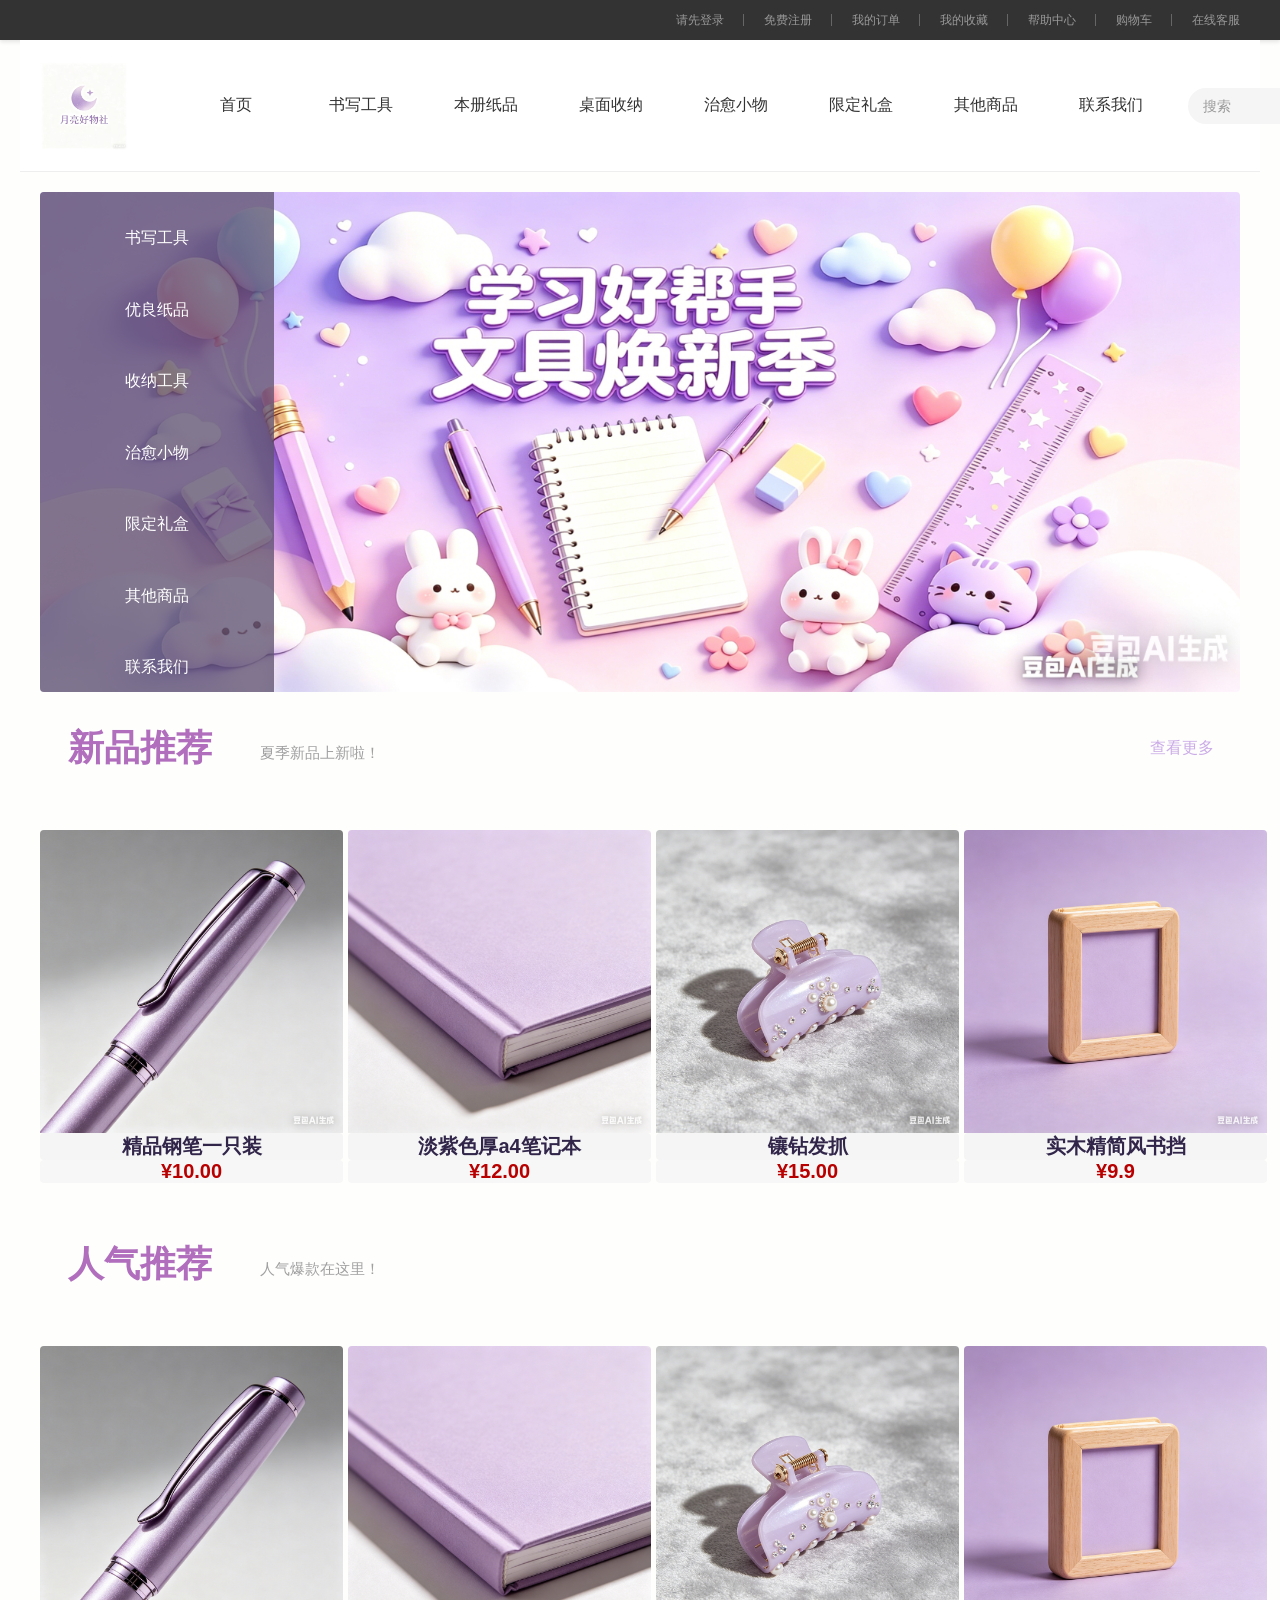
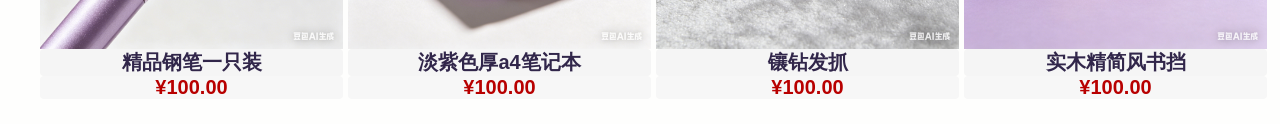
==== index.html @ 9c7c9f54 "Add files via upload 购物购物网站练习" ====
<!DOCTYPE html>
<html lang="en">

<head>
    <meta charset="UTF-8">
    <meta name="viewport" content="width=device-width, initial-scale=1.0">
    <title>Document</title>
    <link rel="stylesheet" href="./css.css">
</head>

<body>
    <div class="head">
        <ul>
            <li><a href="">请先登录</a></li>
            <li><a href="">免费注册</a></li>
            <li><a href="">我的订单</a></li>
            <li><a href="">我的收藏</a></li>
            <li><a href="">帮助中心</a></li>
            <li><a href="">购物车</a></li>
            <li><a href="">在线客服</a></li>

        </ul>
    </div>
    <div class="head1 center">
        <div class="logo"><img src="logo.jpg" alt=""></div>
        <div class="navhead">
            <ul>
                <li><a href="">首页</a></li>
                <li><a href="">书写工具</a></li>
                <li><a href="">本册纸品</a></li>
                <li><a href="">桌面收纳</a></li>
                <li><a href="">治愈小物</a></li>
                <li><a href="">限定礼盒</a></li>
                <li><a href="">其他商品</a></li>
                <li><a href="">联系我们</a></li>
            </ul>
            <div class="search">
                <input type="text" placeholder="搜索">
                <button>搜索</button>
            </div>
            <div class="tubiao">
                <img src="" alt="">
            </div>
        </div>
    </div>
    <div class="body1 center">
        <div class="bottomImg">

        </div>
        <div class="navleft">
            <ul>
                <li><a href="">
                        书写工具

                    </a></li>
                <li><a href="">
                        优良纸品

                    </a></li>
                <li><a href="">
                        收纳工具
                    </a></li>
                <li><a href="">
                        治愈小物
                    </a></li>
                <li><a href="">
                        限定礼盒

                    </a></li>
                <li><a href="">
                        其他商品

                    </a></li>
                <li><a href="">
                        联系我们

                    </a></li>
            </ul>
        </div>
    </div>
    <div class="minbody center">
        <div class="title">
            <h2>新品推荐</h2>
        </div>
        <div class="content">
            <p>夏季新品上新啦！</p>
        </div>
        <div class="more">
            <a href="#">查看更多</a>
        </div>
    </div>
    <div class="shop center">
        <ul>
            <li>
                <div class="shopimg">
                    <img src="shop1.png" alt="">
                </div>
                <div class="shoptitle">
                    <h3>精品钢笔一只装</h3>
                </div>
                <div class="shopprice">
                    <p>¥10.00</p>
                </div>
            </li>
            <li>
                <div class="shopimg">
                    <img src="shop2.png" alt="">
                </div>
                <div class="shoptitle">
                    <h3>淡紫色厚a4笔记本</h3>
                </div>
                <div class="shopprice">
                    <p>¥12.00</p>
                </div>
            </li>
            <li>
                <div class="shopimg">
                    <img src="shop3.png" alt="">
                </div>
                <div class="shoptitle">
                    <h3>镶钻发抓</h3>
                </div>
                <div class="shopprice">
                    <p>¥15.00</p>
                </div>
            </li>
            <li>
                <div class="shopimg">
                    <img src="shop4.png" alt="">
                </div>
                <div class="shoptitle">
                    <h3>实木精简风书挡</h3>
                </div>
                <div class="shopprice">
                    <p>¥9.9</p>
                </div>
            </li>
        </ul>
    </div>
    <div class="minbody center">
        <div class="title">
            <h2>人气推荐</h2>
        </div>
        <div class="content">
            <p>人气爆款在这里！</p>
        </div>

    </div>
    <div class="shop center">
        <ul>
            <li>
                <div class="shopimg">
                    <img src="shop1.png" alt="">
                </div>
                <div class="shoptitle">
                    <h3>精品钢笔一只装</h3>
                </div>
                <div class="shopprice">
                    <p>¥100.00</p>
                </div>
            </li>
            <li>
                <div class="shopimg">
                    <img src="shop2.png" alt="">
                </div>
                <div class="shoptitle">
                    <h3>淡紫色厚a4笔记本</h3>
                </div>
                <div class="shopprice">
                    <p>¥100.00</p>
                </div>
            </li>
            <li>
                <div class="shopimg">
                    <img src="shop3.png" alt="">
                </div>
                <div class="shoptitle">
                    <h3>镶钻发抓</h3>
                </div>
                <div class="shopprice">
                    <p>¥100.00</p>
                </div>
            </li>
            <li>
                <div class="shopimg">
                    <img src="shop4.png" alt="">
                </div>
                <div class="shoptitle">
                    <h3>实木精简风书挡</h3>
                </div>
                <div class="shopprice">
                    <p>¥100.00</p>
                </div>
            </li>
        </ul>
    </div>
</body>

</html>
---- css.css ----
* {
    margin: 0;
    padding: 0;
    box-sizing: border-box;
}

body {
    background-color: #fefefd;
    font-family: PingFangSC-Regular, 'Microsoft YaHei', sans-serif;
}

.center {
    max-width: 1240px;
    margin: 0 auto;
    padding: 0 20px;
}

/* 顶部导航栏 */
.head {
    height: 40px;
    background-color: #333;
    display: flex;
    align-items: center;
    justify-content: flex-end;
    padding: 0 20px;
    box-shadow: 0 2px 4px rgba(0, 0, 0, 0.1);
}

.head ul {
    height: 40px;
    list-style: none;
    display: flex;
    align-items: center;
}

.head ul li {
    height: 40px;
    line-height: 40px;
    margin: 0 12px;
    position: relative;
}

.head ul li:not(:last-child)::after {
    content: '';
    position: absolute;
    right: -12px;
    top: 50%;
    transform: translateY(-50%);
    width: 1px;
    height: 12px;
    background-color: #666;
}

.head ul li a {
    font-size: 12px;
    font-weight: 400;
    display: block;
    color: #999;
    text-decoration: none;
    padding: 0 8px;
}

.head ul li a:hover {
    color: #fff;
}

/* 主要导航栏 */
.head1 {
    height: 132px;
    background-color: #fff;
    display: flex;
    align-items: center;
    border-bottom: 1px solid #eee;
}

.head1.center {
    display: flex;
    align-items: center;
    width: 100%;
}

.head1 .logo {
    width: 200px;
    height: 88px;
    background-color: #c8bcf4;
    margin-right: 60px;
    display: flex;
    align-items: center;
    justify-content: center;
}

.head1 .logo img {
    width: 88px;
    height: 88px;
}

.head1 .navhead {
    display: flex;
    align-items: center;
    flex: 1;
    justify-content: space-between;
}

.head1 .navhead ul {
    height: 22.5px;
    list-style: none;
    display: flex;
    align-items: center;
}

.head1 .navhead ul li {
    margin-right: 30px;
    border-right: none;
    padding-right: 0;
}

.head1 .navhead ul li a {
    text-decoration: none;
    display: block;
    width: 95px;
    height: 22.5px;
    line-height: 22.5px;
    text-align: center;
    font-size: 16px;
    color: #333333;
    font-weight: 400;
}

.head1 .navhead ul li a:hover {
    color: #c8bcf4;
}

.head1 .navhead .search {
    display: flex;
    align-items: center;
    width: 250px;
    height: 36px;
    background-color: #f5f5f5;
    border-radius: 18px;
    padding: 0 15px;
}

.head1 .navhead .search input {
    flex: 1;
    height: 100%;
    outline: none;
    border: none;
    background-color: transparent;
    font-size: 14px;
    color: #333;
}

.head1 .navhead .search input::placeholder {
    color: #999;
}

.head1 .navhead .search button {
    width: 60px;
    height: 28px;
    border: none;
    background-color: #c8bcf4;
    border-radius: 14px;
    color: #fff;
    cursor: pointer;
    font-size: 14px;
    margin-left: 10px;
}

/* 主体部分 */
.body1 {
    position: relative;
    height: 500px;
    margin-top: 20px;
}

.body1 .bottomImg {
    width: 100%;
    height: 500px;
    background-image: url(./bottomimg.png);
    background-size: cover;
    background-position: center;
    border-radius: 4px;
}

/* 侧边导航栏 */
.body1 .navleft {
    position: absolute;
    top: 0;
    left: 20px;
    height: 100%;
    width: 234px;
    background-color: #615473c9;
    border-radius: 4px 0 0 4px;
    z-index: 10;
}

.body1 .navleft ul {
    height: 100%;
    list-style: none;
    padding: 10px 0;
}

.body1 .navleft ul li {
    height: 71.5px;
    line-height: 71.5px;
    text-align: center;
    font-size: 16px;
    font-weight: 400;
    border-right: none;
    padding-right: 0;
    margin-right: 0;
}

.body1 .navleft ul li a {
    text-decoration: none;
    color: #ffffff;
    display: block;
}

.body1 .navleft ul li a:hover {
    color: #c8bcf4;
}

.minbody {
    display: flex;
    align-items: center;
    justify-content: flex-start;
    height: 112px;


}

.minbody .title {
    width: 200px;
    height: 44px;
    line-height: 44px;
    text-align: center;
    font-size: 24px;
    font-weight: 400;
    color: #b06ebd;


}

.minbody .content {
    width: 200px;
    height: 50px;


}

.minbody .content p {
    font-size: 15px;
    font-weight: 400;
    color: #a0a0a0;
    margin-left: 20px;
    line-height: 60px;

}

.minbody .more {
    margin-left: 710px;
}


.minbody .more a {
    text-decoration: none;
    color: #cbace7;
    display: block;
}




.shop {
    display: flex;
    align-items: center;
    justify-content: flex-start;
    height: 404px;
    width: 100%;


}

.shop ul {
    list-style: none;
    display: flex;
    align-items: center;
    justify-content: flex-start;
}

.shop ul li {
    margin-right: 5px;
}



.shopimg {
    width: 303px;
    height: 303px;



}

.shop ul li:last-child {
    margin-right: 0;
    border-right: none;
}

.shoptitle {


    background-color: #f5f5f5;
    border-radius: 4px;
}

.shopprice {
    background-color: #f7f7f7;
    border-radius: 4px;



}

.shopimg img {
    border-radius: 4px 4px 0 0px;

    width: 303px;
    height: 303px;
}

.shopprice p {
    font-size: 20px;
    font-weight: 600;
    color: #b80000;


    text-align: center;
}

.shoptitle h3 {
    font-size: 20px;
    font-weight: 800;
    color: #31264a;


    text-align: center;
}
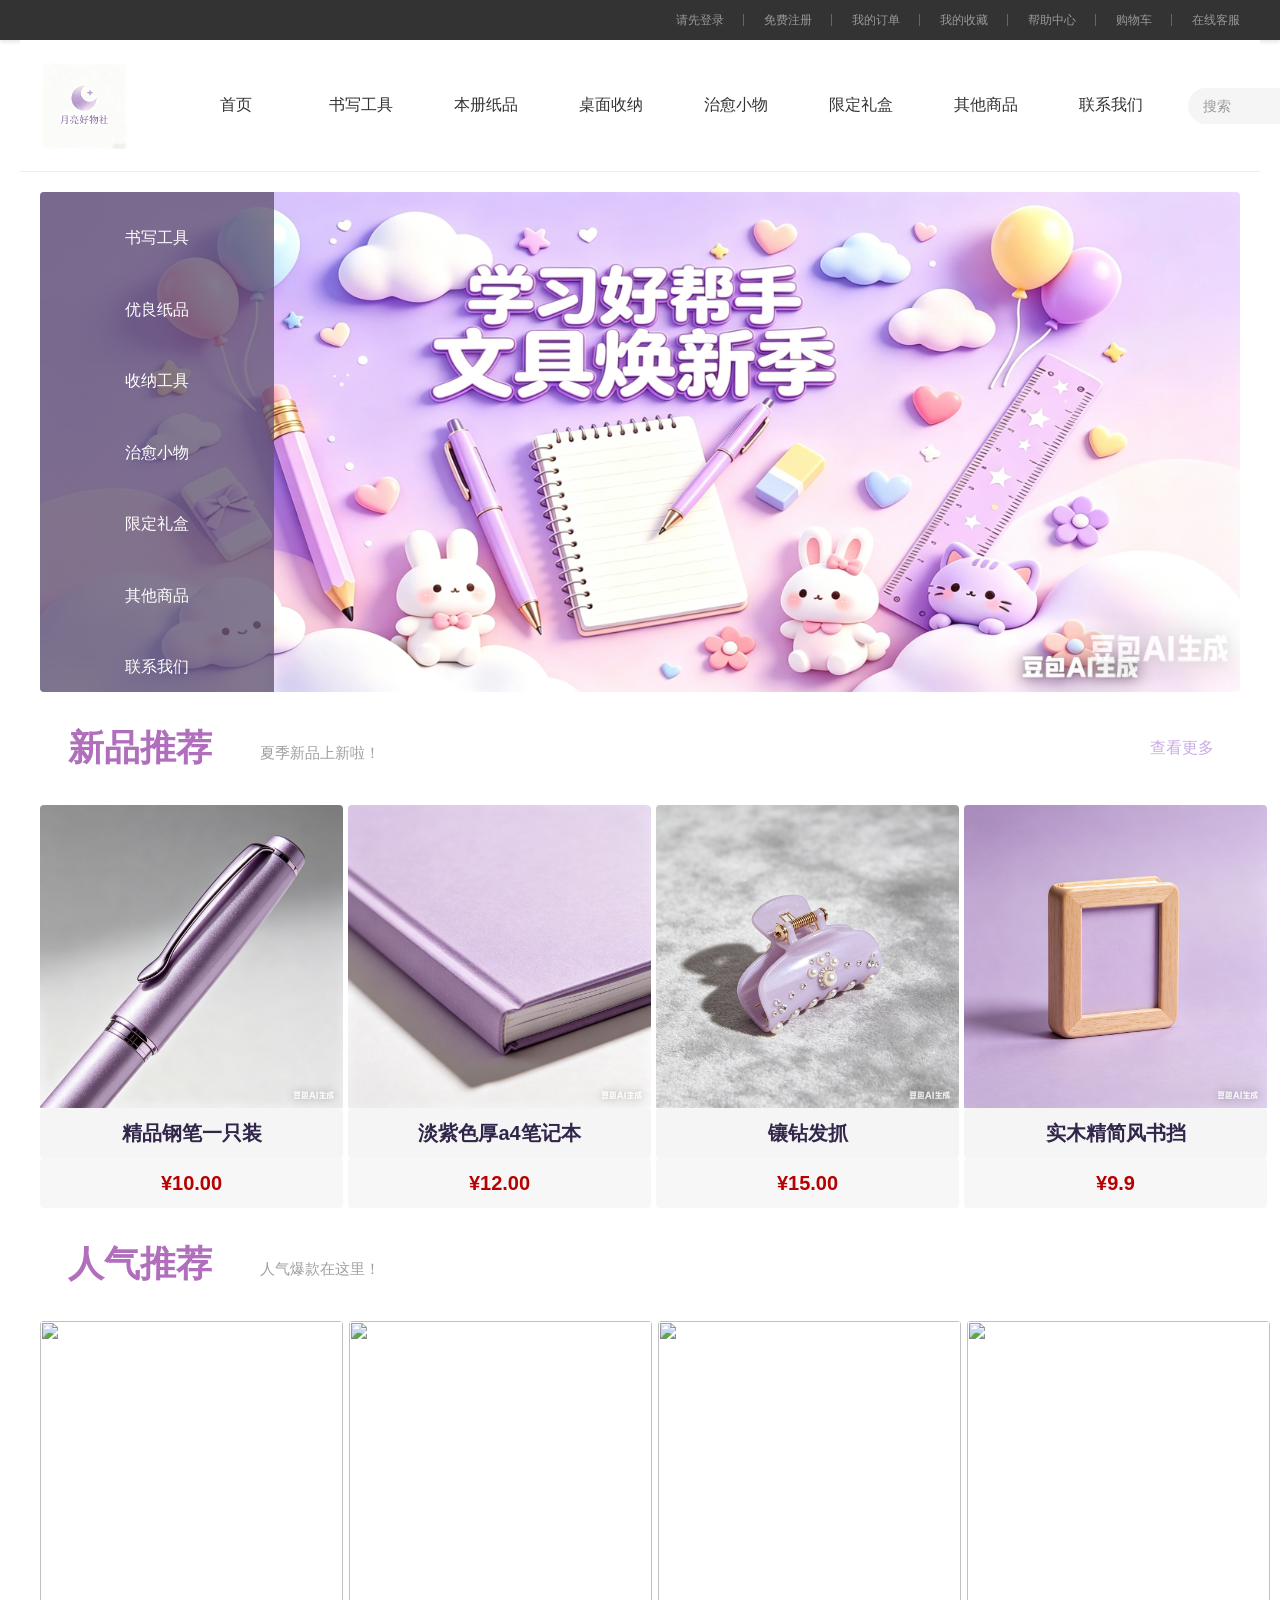
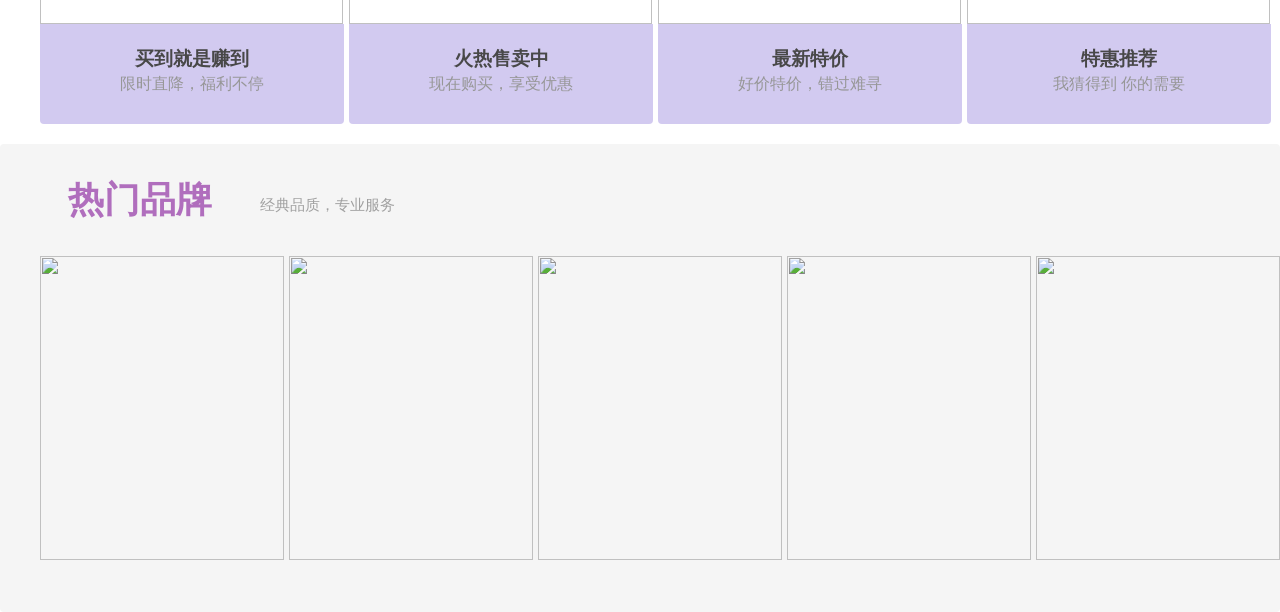
==== commit f88b5585: "Add files via upload 到主题部分了，碎片化时间写的还是太干了，一天写不了多少，又要上课又要学四级，还要赶作业，我好累" ====
--- a/index.html
+++ b/index.html
@@ -150,50 +150,85 @@
         <ul>
             <li>
                 <div class="shopimg">
-                    <img src="shop1.png" alt="">
-                </div>
-                <div class="shoptitle">
-                    <h3>精品钢笔一只装</h3>
-                </div>
-                <div class="shopprice">
-                    <p>¥100.00</p>
-                </div>
-            </li>
-            <li>
-                <div class="shopimg">
-                    <img src="shop2.png" alt="">
-                </div>
-                <div class="shoptitle">
-                    <h3>淡紫色厚a4笔记本</h3>
-                </div>
-                <div class="shopprice">
-                    <p>¥100.00</p>
-                </div>
-            </li>
-            <li>
-                <div class="shopimg">
-                    <img src="shop3.png" alt="">
-                </div>
-                <div class="shoptitle">
-                    <h3>镶钻发抓</h3>
-                </div>
-                <div class="shopprice">
-                    <p>¥100.00</p>
-                </div>
-            </li>
-            <li>
-                <div class="shopimg">
-                    <img src="shop4.png" alt="">
-                </div>
-                <div class="shoptitle">
-                    <h3>实木精简风书挡</h3>
-                </div>
-                <div class="shopprice">
-                    <p>¥100.00</p>
-                </div>
+                    <img src="shop5.png" alt="">
+                </div>
+                <div class="specialoffer">
+                    <h3>买到就是赚到</h3>
+                    <p>限时直降，福利不停</p>
+                </div>
+
+            </li>
+            <li>
+                <div class="shopimg">
+                    <img src="shop6.png" alt="">
+                </div>
+                <div class="specialoffer">
+                    <h3>火热售卖中</h3>
+                    <p>现在购买，享受优惠</p>
+                </div>
+
+            </li>
+            <li>
+                <div class="shopimg">
+                    <img src="shop7.png" alt="">
+                </div>
+                <div class="specialoffer">
+                    <h3>最新特价</h3>
+                    <p>好价特价，错过难寻</p>
+                </div>
+
+            </li>
+            <li>
+                <div class="shopimg">
+                    <img src="shop8.png" alt="">
+                </div>
+                <div class="specialoffer">
+                    <h3>特惠推荐</h3>
+                    <p>我猜得到 你的需要</p>
+                </div>
+
             </li>
         </ul>
     </div>
+    <div class="pin">
+        <div class="minbody center">
+            <div class="title">
+                <h2>热门品牌</h2>
+            </div>
+            <div class="content">
+                <p>经典品质，专业服务</p>
+            </div>
+
+
+
+
+
+
+
+
+        </div>
+        <div class="pin1 center">
+            <ul>
+                <li>
+                    <img src="pin1.png" alt="">
+                </li>
+                <li>
+                    <img src="pin2.png" alt="">
+                </li>
+                <li>
+                    <img src="pin3.png" alt="">
+                </li>
+                <li>
+                    <img src="pin4.png" alt="">
+                </li>
+                <li>
+                    <img src="pin6.png" alt="">
+                </li>
+
+            </ul>
+        </div>
+
+
 </body>
 
 </html>
--- a/css.css
+++ b/css.css
@@ -5,7 +5,7 @@
 }
 
 body {
-    background-color: #fefefd;
+    background-color: #ffffff;
     font-family: PingFangSC-Regular, 'Microsoft YaHei', sans-serif;
 }
 
@@ -331,6 +331,8 @@
 }
 
 .shopprice p {
+    height: 50px;
+    line-height: 50px;
     font-size: 20px;
     font-weight: 600;
     color: #b80000;
@@ -340,10 +342,75 @@
 }
 
 .shoptitle h3 {
+    height: 50px;
+    line-height: 50px;
     font-size: 20px;
     font-weight: 800;
     color: #31264a;
 
 
     text-align: center;
+}
+
+.specialoffer {
+    display: flex;
+    flex-direction: column;
+    justify-content: center;
+    align-items: center;
+    width: 304px;
+    height: 100px;
+    background-color: #d2caf0;
+    border-radius: 0px 0px 4px 4px;
+
+}
+
+.specialoffer h3 {
+    color: #484848;
+    width: 255px;
+    height: 28px;
+    text-align: center;
+
+}
+
+.specialoffer p {
+    color: #979797;
+    width: 255px;
+    height: 28px;
+    text-align: center;
+}
+
+.pin {
+    margin-top: 20px;
+    background-color: #f5f5f5;
+    border-radius: 4px;
+    height: 468px;
+}
+
+.pin1 ul {
+    list-style: none;
+    display: flex;
+    align-items: center;
+    justify-content: flex-start;
+
+    height: 304px;
+}
+
+.pin1 li {
+
+    margin-right: 5px;
+    height: 304px;
+    width: 244px;
+
+
+}
+
+.pin1 li:last-child {
+    margin-right: 0;
+}
+
+
+
+.pin1 li img {
+    width: 244px;
+    height: 304px;
 }
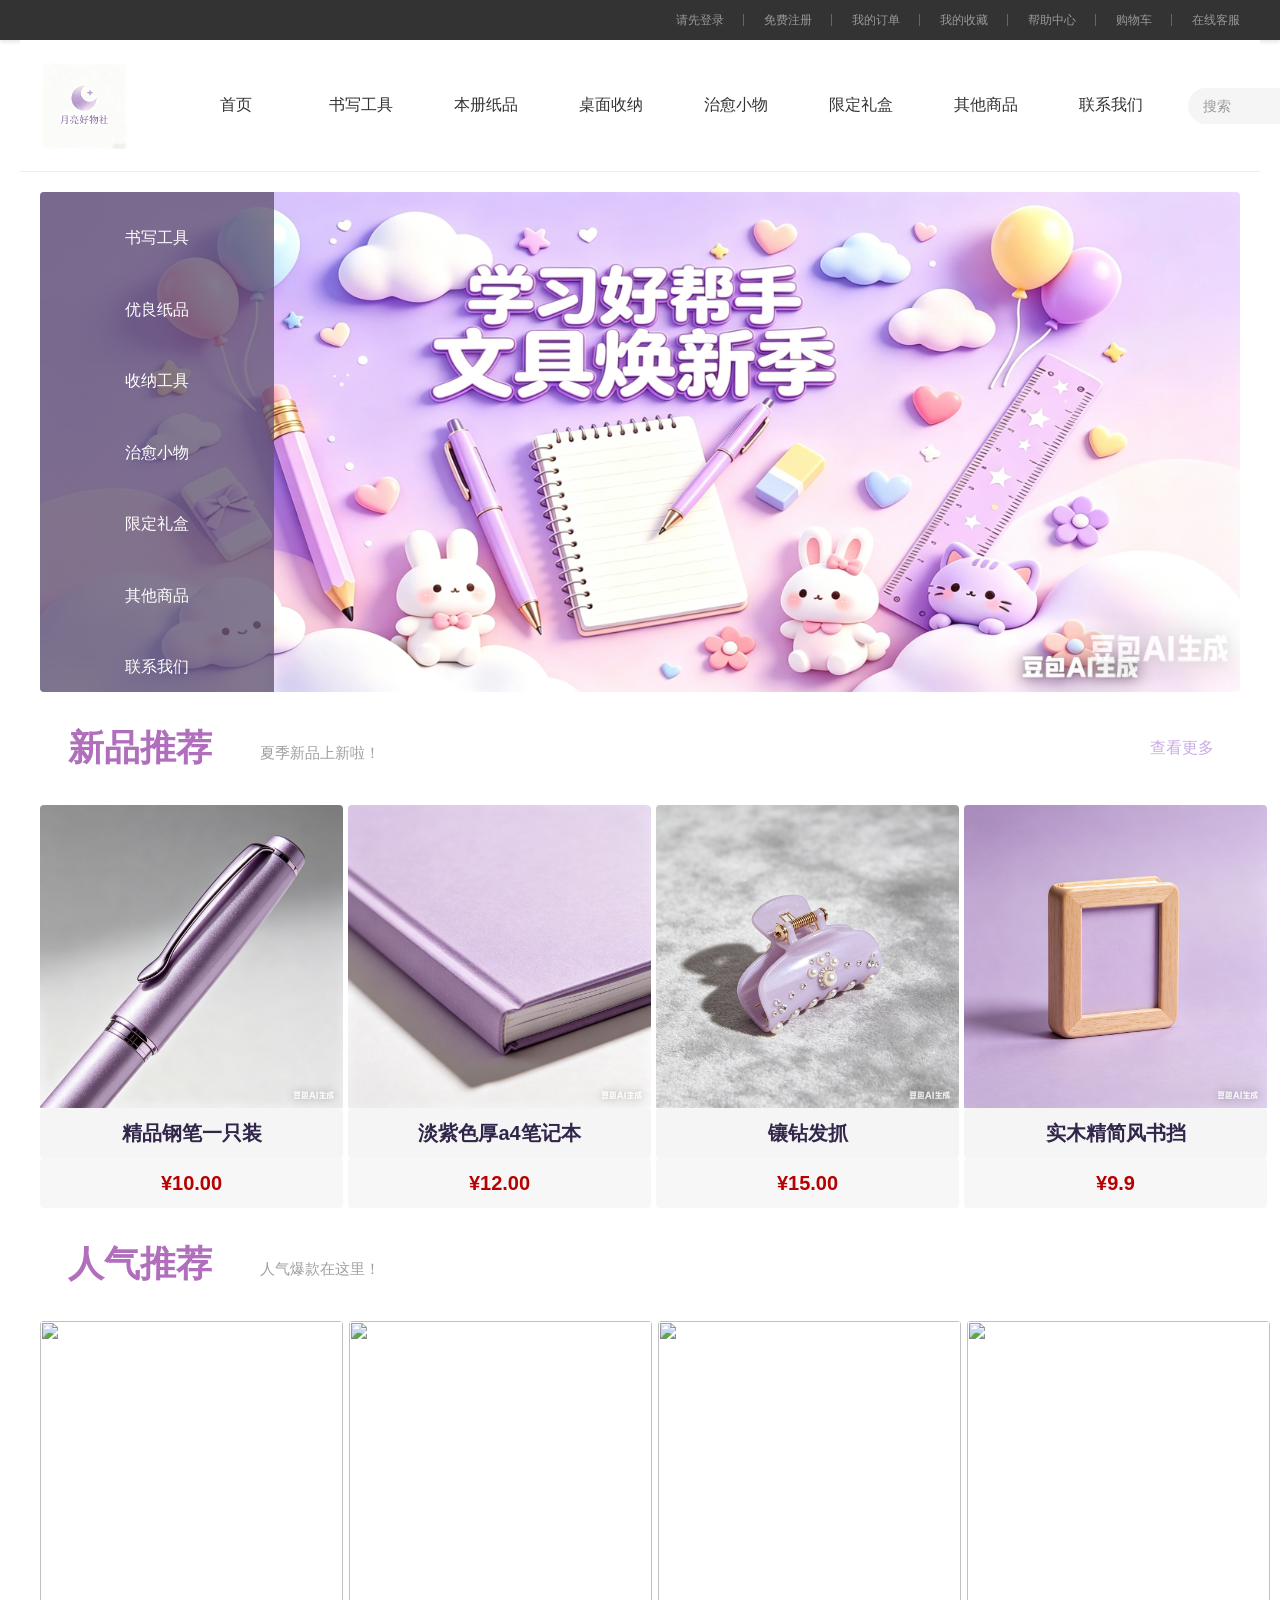
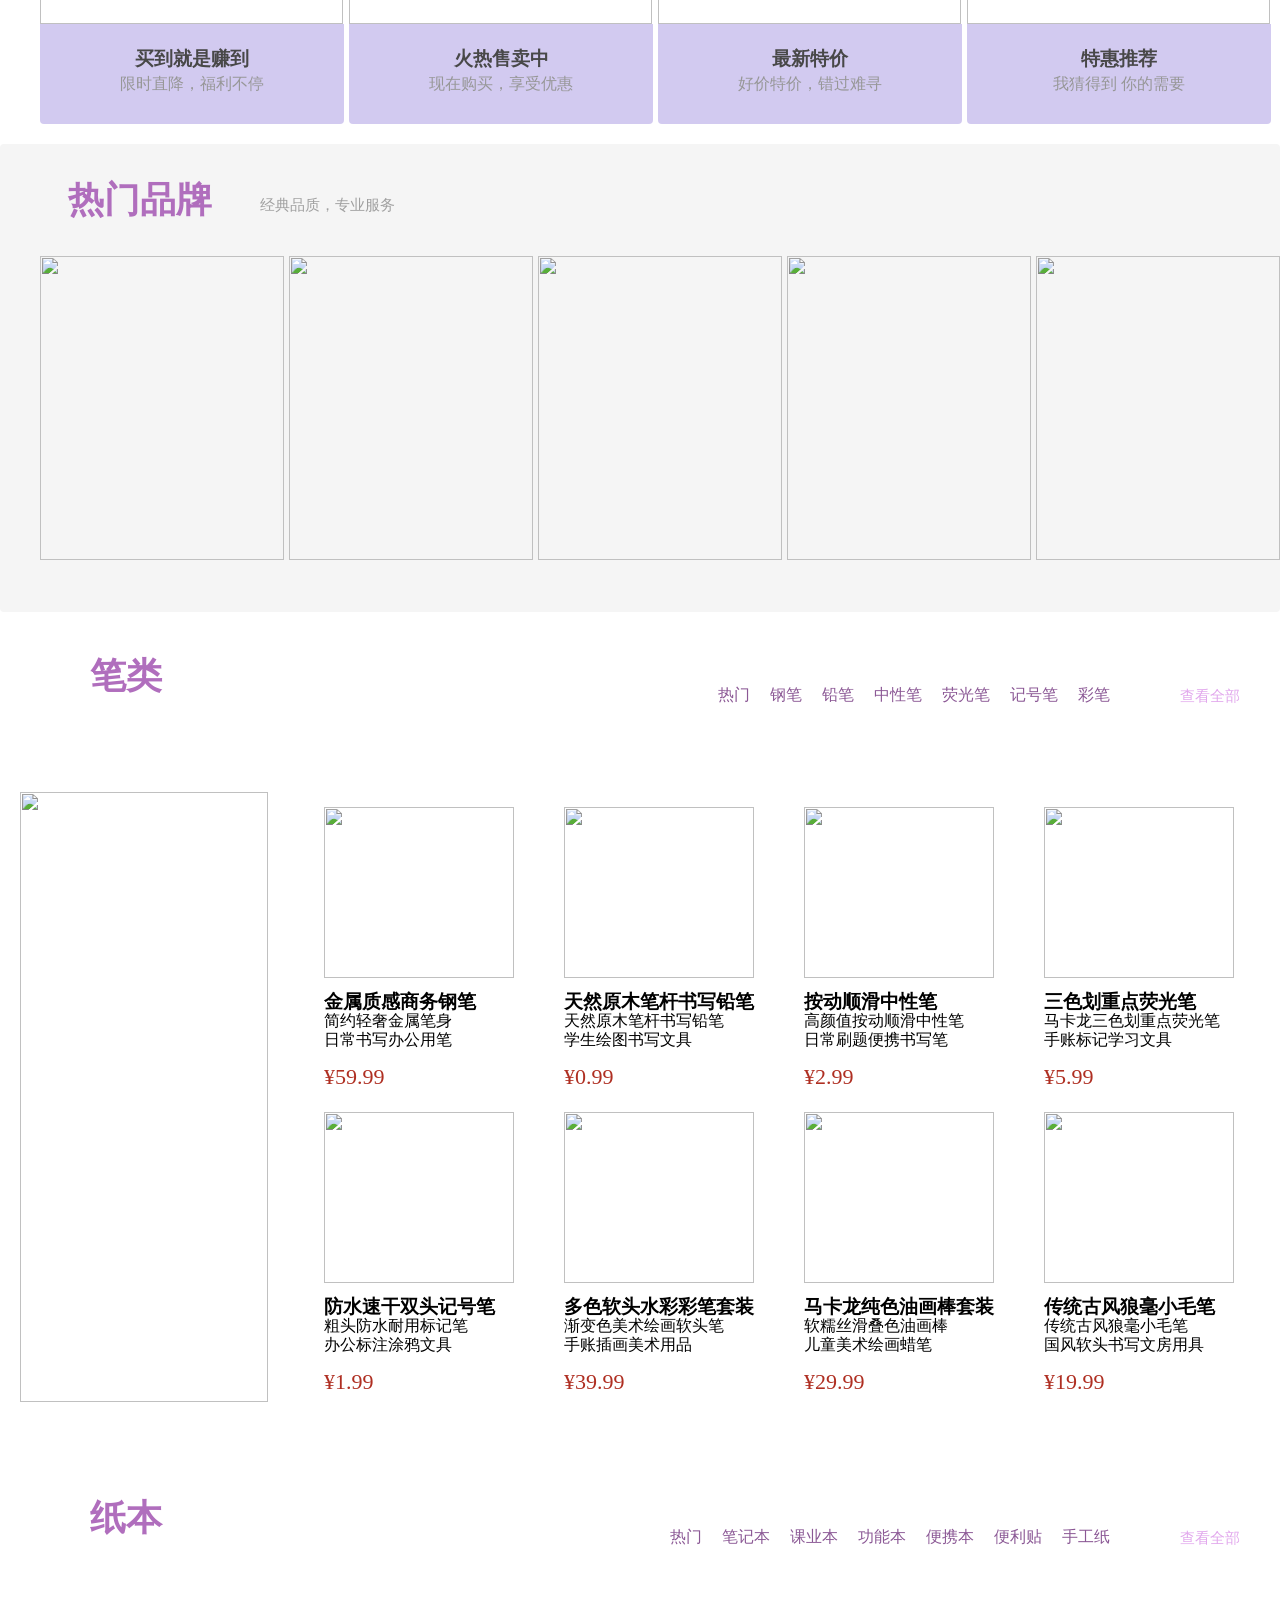
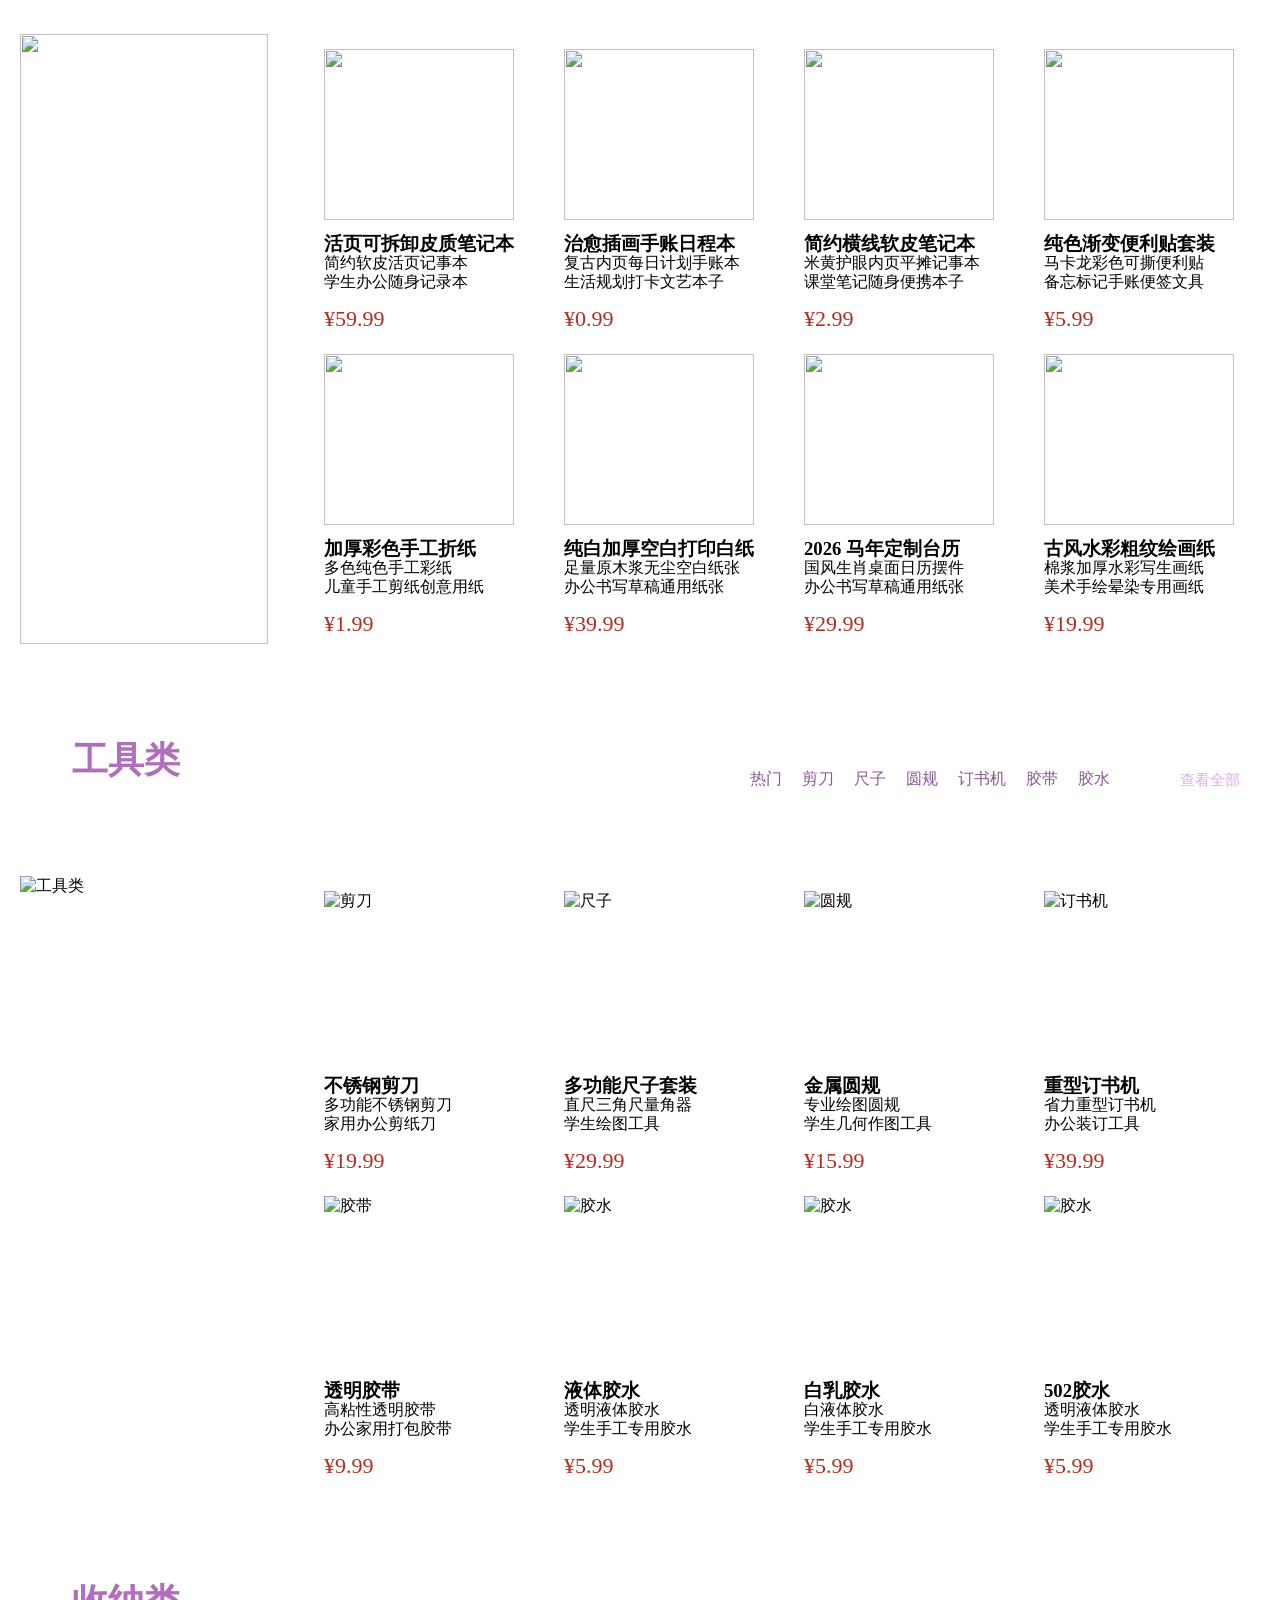
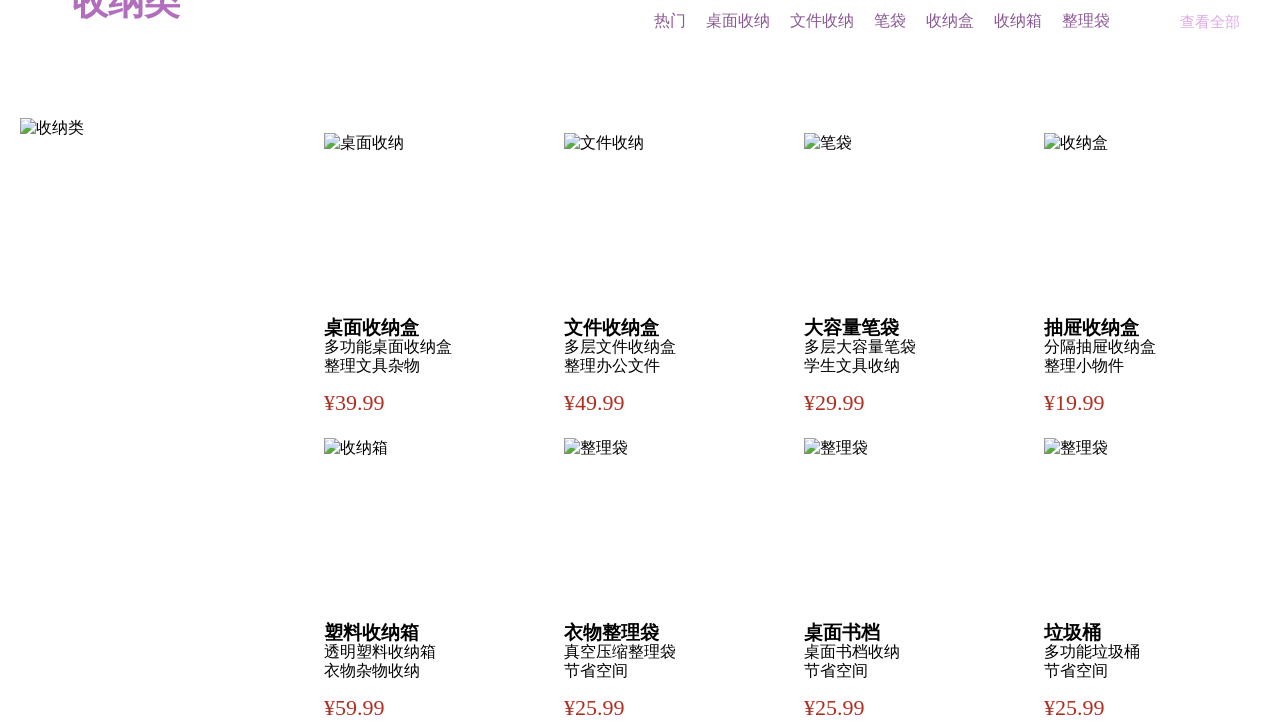
==== commit d6afbc68: "Add files via upload 进度加一点点" ====
--- a/index.html
+++ b/index.html
@@ -9,6 +9,8 @@
 </head>
 
 <body>
+    <!-- 登录注册区 -->
+    <!-- 登录注册标题区 -->
     <div class="head">
         <ul>
             <li><a href="">请先登录</a></li>
@@ -21,6 +23,8 @@
 
         </ul>
     </div>
+    <!-- 导航栏区 -->
+    <!-- 导航栏标题区 -->
     <div class="head1 center">
         <div class="logo"><img src="logo.jpg" alt=""></div>
         <div class="navhead">
@@ -43,6 +47,8 @@
             </div>
         </div>
     </div>
+    <!-- 测导航栏区 -->
+    <!-- 测导航栏标题区 -->
     <div class="body1 center">
         <div class="bottomImg">
 
@@ -78,6 +84,8 @@
             </ul>
         </div>
     </div>
+    <!-- 新品推荐区 -->
+    <!-- 新品推荐标题区 -->
     <div class="minbody center">
         <div class="title">
             <h2>新品推荐</h2>
@@ -89,6 +97,7 @@
             <a href="#">查看更多</a>
         </div>
     </div>
+    <!-- 新品推荐商品图片区 -->
     <div class="shop center">
         <ul>
             <li>
@@ -137,6 +146,8 @@
             </li>
         </ul>
     </div>
+    <!-- 人气推荐区 -->
+    <!-- 人气推荐特价标题区 -->
     <div class="minbody center">
         <div class="title">
             <h2>人气推荐</h2>
@@ -146,6 +157,7 @@
         </div>
 
     </div>
+    <!-- 人气特价推荐商品图片区 -->
     <div class="shop center">
         <ul>
             <li>
@@ -190,6 +202,8 @@
             </li>
         </ul>
     </div>
+    <!--  品牌区 -->
+    <!-- 品牌标题区 -->
     <div class="pin">
         <div class="minbody center">
             <div class="title">
@@ -207,6 +221,7 @@
 
 
         </div>
+        <!-- 品牌图片区 -->
         <div class="pin1 center">
             <ul>
                 <li>
@@ -227,7 +242,501 @@
 
             </ul>
         </div>
-
+        <!-- 主题区 -->
+        <!-- 主题标题区 -->
+        <div class="juti">
+            <div class="minbody center">
+                <div class="title">
+                    <h2>笔类</h2>
+                </div>
+                <div class="jutiright">
+                    <ul>
+                        <li><a href="">热门</a></li>
+                        <li><a href="">钢笔</a></li>
+                        <li><a href="">铅笔</a></li>
+                        <li><a href="">中性笔</a></li>
+                        <li><a href="">荧光笔</a></li>
+                        <li><a href="">记号笔</a></li>
+                        <li><a href="">彩笔</a></li>
+                        <div class="jutirightAll"><a href="">查看全部</a></div>
+                    </ul>
+
+                </div>
+            </div>
+            <!-- 主题图片区 -->
+            <div class="jutiBody center">
+                <div class="jutiCe">
+                    <img src="jutiCe.png" alt="">
+                </div>
+                <div class="jutiTo">
+                    <ul>
+                        <li>
+
+                            <div class="jutiToimg"><img src="juti1.png" alt=""></div>
+                            <div class="jutiTointitle">
+                                <h3>金属质感商务钢笔</h3>
+                                <p>简约轻奢金属笔身</p>
+                                <p>日常书写办公用笔</p>
+                            </div>
+                            <div class="jutiToprice">
+                                <p>¥59.99</p>
+                            </div>
+                        </li>
+                        <li>
+
+                            <div class="jutiToimg"><img src="juti2.png" alt=""></div>
+                            <div class="jutiTointitle">
+                                <h3>天然原木笔杆书写铅笔</h3>
+                                <p>天然原木笔杆书写铅笔</p>
+                                <p>学生绘图书写文具</p>
+                            </div>
+                            <div class="jutiToprice">
+                                <p>¥0.99</p>
+                            </div>
+                        </li>
+                        <li>
+
+                            <div class="jutiToimg"><img src="juti3.png" alt=""></div>
+                            <div class="jutiTointitle">
+                                <h3>按动顺滑中性笔</h3>
+                                <p>高颜值按动顺滑中性笔</p>
+                                <p>日常刷题便携书写笔</p>
+                            </div>
+                            <div class="jutiToprice">
+                                <p>¥2.99</p>
+                            </div>
+                        </li>
+                        <li>
+
+                            <div class="jutiToimg"><img src="juti4.png" alt=""></div>
+                            <div class="jutiTointitle">
+                                <h3>三色划重点荧光笔</h3>
+                                <p>马卡龙三色划重点荧光笔</p>
+                                <p>手账标记学习文具</p>
+                            </div>
+                            <div class="jutiToprice">
+                                <p>¥5.99</p>
+                            </div>
+                        </li>
+                        <li>
+
+                            <div class="jutiToimg"><img src="juti5.png" alt=""></div>
+                            <div class="jutiTointitle">
+                                <h3>防水速干双头记号笔</h3>
+                                <p>粗头防水耐用标记笔</p>
+                                <p>办公标注涂鸦文具</p>
+                            </div>
+                            <div class="jutiToprice">
+                                <p>¥1.99</p>
+                            </div>
+                        </li>
+                        <li>
+
+                            <div class="jutiToimg"><img src="juti6.png" alt=""></div>
+                            <div class="jutiTointitle">
+                                <h3>多色软头水彩彩笔套装</h3>
+                                <p>渐变色美术绘画软头笔</p>
+                                <p>手账插画美术用品</p>
+                            </div>
+                            <div class="jutiToprice">
+                                <p>¥39.99</p>
+                            </div>
+                        </li>
+                        <li>
+
+                            <div class="jutiToimg"><img src="juti7.png" alt=""></div>
+                            <div class="jutiTointitle">
+                                <h3>马卡龙纯色油画棒套装</h3>
+                                <p>软糯丝滑叠色油画棒</p>
+                                <p>儿童美术绘画蜡笔</p>
+                            </div>
+                            <div class="jutiToprice">
+                                <p>¥29.99</p>
+                            </div>
+                        </li>
+                        <li>
+
+                            <div class="jutiToimg"><img src="juti8.png" alt=""></div>
+                            <div class="jutiTointitle">
+                                <h3>传统古风狼毫小毛笔</h3>
+                                <p>传统古风狼毫小毛笔</p>
+                                <p>国风软头书写文房用具</p>
+                            </div>
+                            <div class="jutiToprice">
+                                <p>¥19.99</p>
+                            </div>
+                        </li>
+                    </ul>
+                </div>
+            </div>
+            <!-- 主题区2 -->
+            <!-- 主题标题区 -->
+            <div class="juti">
+                <div class="minbody center">
+                    <div class="title">
+                        <h2>纸本</h2>
+                    </div>
+                    <div class="jutiright">
+                        <ul>
+                            <li><a href="">热门</a></li>
+                            <li><a href="">笔记本</a></li>
+                            <li><a href="">课业本</a></li>
+                            <li><a href="">功能本</a></li>
+                            <li><a href="">便携本</a></li>
+                            <li><a href="">便利贴</a></li>
+                            <li><a href="">手工纸</a></li>
+                            <div class="jutirightAll"><a href="">查看全部</a></div>
+                        </ul>
+
+                    </div>
+                </div>
+                <!-- 主题图片区 -->
+                <div class="jutiBody center">
+                    <div class="jutiCe">
+                        <img src="jutiCeBen.png" alt="">
+                    </div>
+                    <div class="jutiTo">
+                        <ul>
+                            <li>
+
+                                <div class="jutiToimg"><img src="juti9.png" alt=""></div>
+                                <div class="jutiTointitle">
+                                    <h3>活页可拆卸皮质笔记本</h3>
+                                    <p>简约软皮活页记事本</p>
+                                    <p>学生办公随身记录本</p>
+                                </div>
+                                <div class="jutiToprice">
+                                    <p>¥59.99</p>
+                                </div>
+                            </li>
+                            <li>
+
+                                <div class="jutiToimg"><img src="juti10.png" alt=""></div>
+                                <div class="jutiTointitle">
+                                    <h3>治愈插画手账日程本</h3>
+                                    <p>复古内页每日计划手账本</p>
+                                    <p>生活规划打卡文艺本子</p>
+                                </div>
+                                <div class="jutiToprice">
+                                    <p>¥0.99</p>
+                                </div>
+                            </li>
+                            <li>
+
+                                <div class="jutiToimg"><img src="juti11.png" alt=""></div>
+                                <div class="jutiTointitle">
+                                    <h3>简约横线软皮笔记本</h3>
+                                    <p>米黄护眼内页平摊记事本</p>
+                                    <p>课堂笔记随身便携本子</p>
+                                </div>
+                                <div class="jutiToprice">
+                                    <p>¥2.99</p>
+                                </div>
+                            </li>
+                            <li>
+
+                                <div class="jutiToimg"><img src="juti12.png" alt=""></div>
+                                <div class="jutiTointitle">
+                                    <h3>纯色渐变便利贴套装</h3>
+                                    <p>马卡龙彩色可撕便利贴</p>
+                                    <p>备忘标记手账便签文具</p>
+                                </div>
+                                <div class="jutiToprice">
+                                    <p>¥5.99</p>
+                                </div>
+                            </li>
+                            <li>
+
+                                <div class="jutiToimg"><img src="juti13.png" alt=""></div>
+                                <div class="jutiTointitle">
+                                    <h3>加厚彩色手工折纸</h3>
+                                    <p>多色纯色手工彩纸</p>
+                                    <p>儿童手工剪纸创意用纸</p>
+                                </div>
+                                <div class="jutiToprice">
+                                    <p>¥1.99</p>
+                                </div>
+                            </li>
+                            <li>
+
+                                <div class="jutiToimg"><img src="juti14.png" alt=""></div>
+                                <div class="jutiTointitle">
+                                    <h3>纯白加厚空白打印白纸</h3>
+                                    <p>足量原木浆无尘空白纸张</p>
+                                    <p>办公书写草稿通用纸张</p>
+                                </div>
+                                <div class="jutiToprice">
+                                    <p>¥39.99</p>
+                                </div>
+                            </li>
+                            <li>
+
+                                <div class="jutiToimg"><img src="juti15.png" alt=""></div>
+                                <div class="jutiTointitle">
+                                    <h3>2026 马年定制台历</h3>
+                                    <p>国风生肖桌面日历摆件</p>
+                                    <p>办公书写草稿通用纸张</p>
+                                </div>
+                                <div class="jutiToprice">
+                                    <p>¥29.99</p>
+                                </div>
+                            </li>
+                            <li>
+
+                                <div class="jutiToimg"><img src="juti16.png" alt=""></div>
+                                <div class="jutiTointitle">
+                                    <h3>古风水彩粗纹绘画纸</h3>
+                                    <p>棉浆加厚水彩写生画纸</p>
+                                    <p>美术手绘晕染专用画纸</p>
+                                </div>
+                                <div class="jutiToprice">
+                                    <p>¥19.99</p>
+                                </div>
+                            </li>
+                        </ul>
+                    </div>
+                </div>
+            </div>
+
+            <!-- 工具类主题区 -->
+            <!-- 工具类主题标题区 -->
+            <div class="juti">
+                <div class="minbody center">
+                    <div class="title">
+                        <h2>工具类</h2>
+                    </div>
+                    <div class="jutiright">
+                        <ul>
+                            <li><a href="">热门</a></li>
+                            <li><a href="">剪刀</a></li>
+                            <li><a href="">尺子</a></li>
+                            <li><a href="">圆规</a></li>
+                            <li><a href="">订书机</a></li>
+                            <li><a href="">胶带</a></li>
+                            <li><a href="">胶水</a></li>
+                            <div class="jutirightAll"><a href="">查看全部</a></div>
+                        </ul>
+                    </div>
+                </div>
+                <!-- 工具类主题图片区 -->
+                <div class="jutiBody center">
+                    <div class="jutiCe">
+                        <img src="toolCe.png" alt="工具类">
+                    </div>
+                    <div class="jutiTo">
+                        <ul>
+                            <li>
+                                <div class="jutiToimg"><img src="tool1.png" alt="剪刀"></div>
+                                <div class="jutiTointitle">
+                                    <h3>不锈钢剪刀</h3>
+                                    <p>多功能不锈钢剪刀</p>
+                                    <p>家用办公剪纸刀</p>
+                                </div>
+                                <div class="jutiToprice">
+                                    <p>¥19.99</p>
+                                </div>
+                            </li>
+                            <li>
+                                <div class="jutiToimg"><img src="tool2.png" alt="尺子"></div>
+                                <div class="jutiTointitle">
+                                    <h3>多功能尺子套装</h3>
+                                    <p>直尺三角尺量角器</p>
+                                    <p>学生绘图工具</p>
+                                </div>
+                                <div class="jutiToprice">
+                                    <p>¥29.99</p>
+                                </div>
+                            </li>
+                            <li>
+                                <div class="jutiToimg"><img src="tool3.png" alt="圆规"></div>
+                                <div class="jutiTointitle">
+                                    <h3>金属圆规</h3>
+                                    <p>专业绘图圆规</p>
+                                    <p>学生几何作图工具</p>
+                                </div>
+                                <div class="jutiToprice">
+                                    <p>¥15.99</p>
+                                </div>
+                            </li>
+                            <li>
+                                <div class="jutiToimg"><img src="tool4.png" alt="订书机"></div>
+                                <div class="jutiTointitle">
+                                    <h3>重型订书机</h3>
+                                    <p>省力重型订书机</p>
+                                    <p>办公装订工具</p>
+                                </div>
+                                <div class="jutiToprice">
+                                    <p>¥39.99</p>
+                                </div>
+                            </li>
+                            <li>
+                                <div class="jutiToimg"><img src="tool5.png" alt="胶带"></div>
+                                <div class="jutiTointitle">
+                                    <h3>透明胶带</h3>
+                                    <p>高粘性透明胶带</p>
+                                    <p>办公家用打包胶带</p>
+                                </div>
+                                <div class="jutiToprice">
+                                    <p>¥9.99</p>
+                                </div>
+                            </li>
+                            <li>
+                                <div class="jutiToimg"><img src="tool6.png" alt="胶水"></div>
+                                <div class="jutiTointitle">
+                                    <h3>液体胶水</h3>
+                                    <p>透明液体胶水</p>
+                                    <p>学生手工专用胶水</p>
+                                </div>
+                                <div class="jutiToprice">
+                                    <p>¥5.99</p>
+                                </div>
+                            </li>
+                            <li>
+                                <div class="jutiToimg"><img src="tool7.png" alt="胶水"></div>
+                                <div class="jutiTointitle">
+                                    <h3>白乳胶水</h3>
+                                    <p>白液体胶水</p>
+                                    <p>学生手工专用胶水</p>
+                                </div>
+                                <div class="jutiToprice">
+                                    <p>¥5.99</p>
+                                </div>
+                            </li>
+                            <li>
+                                <div class="jutiToimg"><img src="tool8.png" alt="胶水"></div>
+                                <div class="jutiTointitle">
+                                    <h3>502胶水</h3>
+                                    <p>透明液体胶水</p>
+                                    <p>学生手工专用胶水</p>
+                                </div>
+                                <div class="jutiToprice">
+                                    <p>¥5.99</p>
+                                </div>
+                            </li>
+
+                        </ul>
+                    </div>
+                </div>
+            </div>
+
+            <!-- 收纳类主题区 -->
+            <!-- 收纳类主题标题区 -->
+            <div class="juti">
+                <div class="minbody center">
+                    <div class="title">
+                        <h2>收纳类</h2>
+                    </div>
+                    <div class="jutiright">
+                        <ul>
+                            <li><a href="">热门</a></li>
+                            <li><a href="">桌面收纳</a></li>
+                            <li><a href="">文件收纳</a></li>
+                            <li><a href="">笔袋</a></li>
+                            <li><a href="">收纳盒</a></li>
+                            <li><a href="">收纳箱</a></li>
+                            <li><a href="">整理袋</a></li>
+                            <div class="jutirightAll"><a href="">查看全部</a></div>
+                        </ul>
+                    </div>
+                </div>
+                <!-- 收纳类主题图片区 -->
+                <div class="jutiBody center">
+                    <div class="jutiCe">
+                        <img src="storageCe.png" alt="收纳类">
+                    </div>
+                    <div class="jutiTo">
+                        <ul>
+                            <li>
+                                <div class="jutiToimg"><img src="storage1.png" alt="桌面收纳"></div>
+                                <div class="jutiTointitle">
+                                    <h3>桌面收纳盒</h3>
+                                    <p>多功能桌面收纳盒</p>
+                                    <p>整理文具杂物</p>
+                                </div>
+                                <div class="jutiToprice">
+                                    <p>¥39.99</p>
+                                </div>
+                            </li>
+                            <li>
+                                <div class="jutiToimg"><img src="storage2.png" alt="文件收纳"></div>
+                                <div class="jutiTointitle">
+                                    <h3>文件收纳盒</h3>
+                                    <p>多层文件收纳盒</p>
+                                    <p>整理办公文件</p>
+                                </div>
+                                <div class="jutiToprice">
+                                    <p>¥49.99</p>
+                                </div>
+                            </li>
+                            <li>
+                                <div class="jutiToimg"><img src="storage3.png" alt="笔袋"></div>
+                                <div class="jutiTointitle">
+                                    <h3>大容量笔袋</h3>
+                                    <p>多层大容量笔袋</p>
+                                    <p>学生文具收纳</p>
+                                </div>
+                                <div class="jutiToprice">
+                                    <p>¥29.99</p>
+                                </div>
+                            </li>
+                            <li>
+                                <div class="jutiToimg"><img src="storage4.png" alt="收纳盒"></div>
+                                <div class="jutiTointitle">
+                                    <h3>抽屉收纳盒</h3>
+                                    <p>分隔抽屉收纳盒</p>
+                                    <p>整理小物件</p>
+                                </div>
+                                <div class="jutiToprice">
+                                    <p>¥19.99</p>
+                                </div>
+                            </li>
+                            <li>
+                                <div class="jutiToimg"><img src="storage5.png" alt="收纳箱"></div>
+                                <div class="jutiTointitle">
+                                    <h3>塑料收纳箱</h3>
+                                    <p>透明塑料收纳箱</p>
+                                    <p>衣物杂物收纳</p>
+                                </div>
+                                <div class="jutiToprice">
+                                    <p>¥59.99</p>
+                                </div>
+                            </li>
+                            <li>
+                                <div class="jutiToimg"><img src="storage6.png" alt="整理袋"></div>
+                                <div class="jutiTointitle">
+                                    <h3>衣物整理袋</h3>
+                                    <p>真空压缩整理袋</p>
+                                    <p>节省空间</p>
+                                </div>
+                                <div class="jutiToprice">
+                                    <p>¥25.99</p>
+                                </div>
+                            </li>
+                            <li>
+                                <div class="jutiToimg"><img src="storage7.png" alt="整理袋"></div>
+                                <div class="jutiTointitle">
+                                    <h3>桌面书档</h3>
+                                    <p>桌面书档收纳</p>
+                                    <p>节省空间</p>
+                                </div>
+                                <div class="jutiToprice">
+                                    <p>¥25.99</p>
+                                </div>
+                            </li>
+                            <li>
+                                <div class="jutiToimg"><img src="storage8.png" alt="整理袋"></div>
+                                <div class="jutiTointitle">
+                                    <h3>垃圾桶</h3>
+                                    <p>多功能垃圾桶</p>
+                                    <p>节省空间</p>
+                                </div>
+                                <div class="jutiToprice">
+                                    <p>¥25.99</p>
+                                </div>
+                            </li>
+                        </ul>
+                    </div>
+                </div>
 
 </body>
 
--- a/css.css
+++ b/css.css
@@ -221,6 +221,7 @@
     color: #c8bcf4;
 }
 
+/* 大标题定义 */
 .minbody {
     display: flex;
     align-items: center;
@@ -271,7 +272,7 @@
 
 
 
-
+/* 具体商品部分 */
 .shop {
     display: flex;
     align-items: center;
@@ -352,6 +353,7 @@
     text-align: center;
 }
 
+/* 特价部分 */
 .specialoffer {
     display: flex;
     flex-direction: column;
@@ -379,6 +381,7 @@
     text-align: center;
 }
 
+/* 品牌推荐部分 */
 .pin {
     margin-top: 20px;
     background-color: #f5f5f5;
@@ -413,4 +416,146 @@
 .pin1 li img {
     width: 244px;
     height: 304px;
+}
+
+/* 具体分类部分 */
+.juti {
+    margin-top: 60px;
+}
+
+.jutiright {
+    width: 100%;
+    height: 42px;
+
+    margin-top: 60px;
+
+}
+
+.jutiright ul {
+
+    list-style: none;
+    display: flex;
+    align-items: end;
+    justify-content: flex-end;
+}
+
+.jutiright ul li {
+    margin-right: 20px;
+}
+
+.jutiright ul li a {
+    text-decoration: none;
+    display: block;
+    color: #8b5895;
+    font-family: PingFangSC-Regular;
+    font-size: 16px;
+    letter-spacing: 0;
+    font-weight: 400;
+}
+
+.jutirightAll {
+    display: flex;
+    align-items: center;
+    justify-content: flex-end;
+    width: 110px;
+
+
+}
+
+.jutirightAll a {
+    display: block;
+    text-decoration: none;
+    color: #e2a8ed;
+    font-family: PingFangSC-Regular;
+    font-size: 15px;
+    letter-spacing: 0;
+    font-weight: 400;
+}
+
+.jutiBody {
+    padding: 0;
+    margin-top: 60px;
+    height: 610px;
+
+    display: flex;
+    align-items: center;
+    justify-content: flex-start;
+}
+
+.jutiCe {
+
+    width: 248px;
+
+    height: 610px;
+
+
+}
+
+.jutiCe img {
+    width: 248px;
+    height: 610px;
+}
+
+.jutiTo ul {
+    padding: 0px 0px 0px 30px;
+    width: 992px;
+    height: 610px;
+    list-style: none;
+    display: flex;
+    flex-wrap: wrap;
+    align-items: center;
+    justify-content: flex-start;
+
+
+}
+
+.jutiTo ul li {
+    width: 240px;
+    height: 305px;
+}
+
+.jutiToimg {
+    width: 190px;
+    height: 171px;
+    margin-top: 14.5px;
+    margin-left: 26px;
+    margin-right: 26px;
+    background-color: #fff;
+
+}
+
+.jutiTointitle {
+
+    margin-top: 14.5px;
+    margin-left: 26px;
+    margin-right: 26px;
+    height: 57px;
+    width: 200px;
+    font-family: PingFangSC-Regular;
+    font-size: 16px;
+
+    letter-spacing: 0;
+    line-height: 19px;
+    font-weight: 400;
+
+}
+
+
+
+.jutiToprice {
+    width: 69px;
+    height: 31px;
+    margin-top: 14.5px;
+    margin-left: 26px;
+    margin-right: 26px;
+    font-family: PingFangSC-Regular;
+    font-size: 22px;
+    color: #AF2F22;
+    letter-spacing: 0;
+    font-weight: 400;
+}
+
+.jutiToimg img {
+    width: 190px;
+    height: 171px;
 }
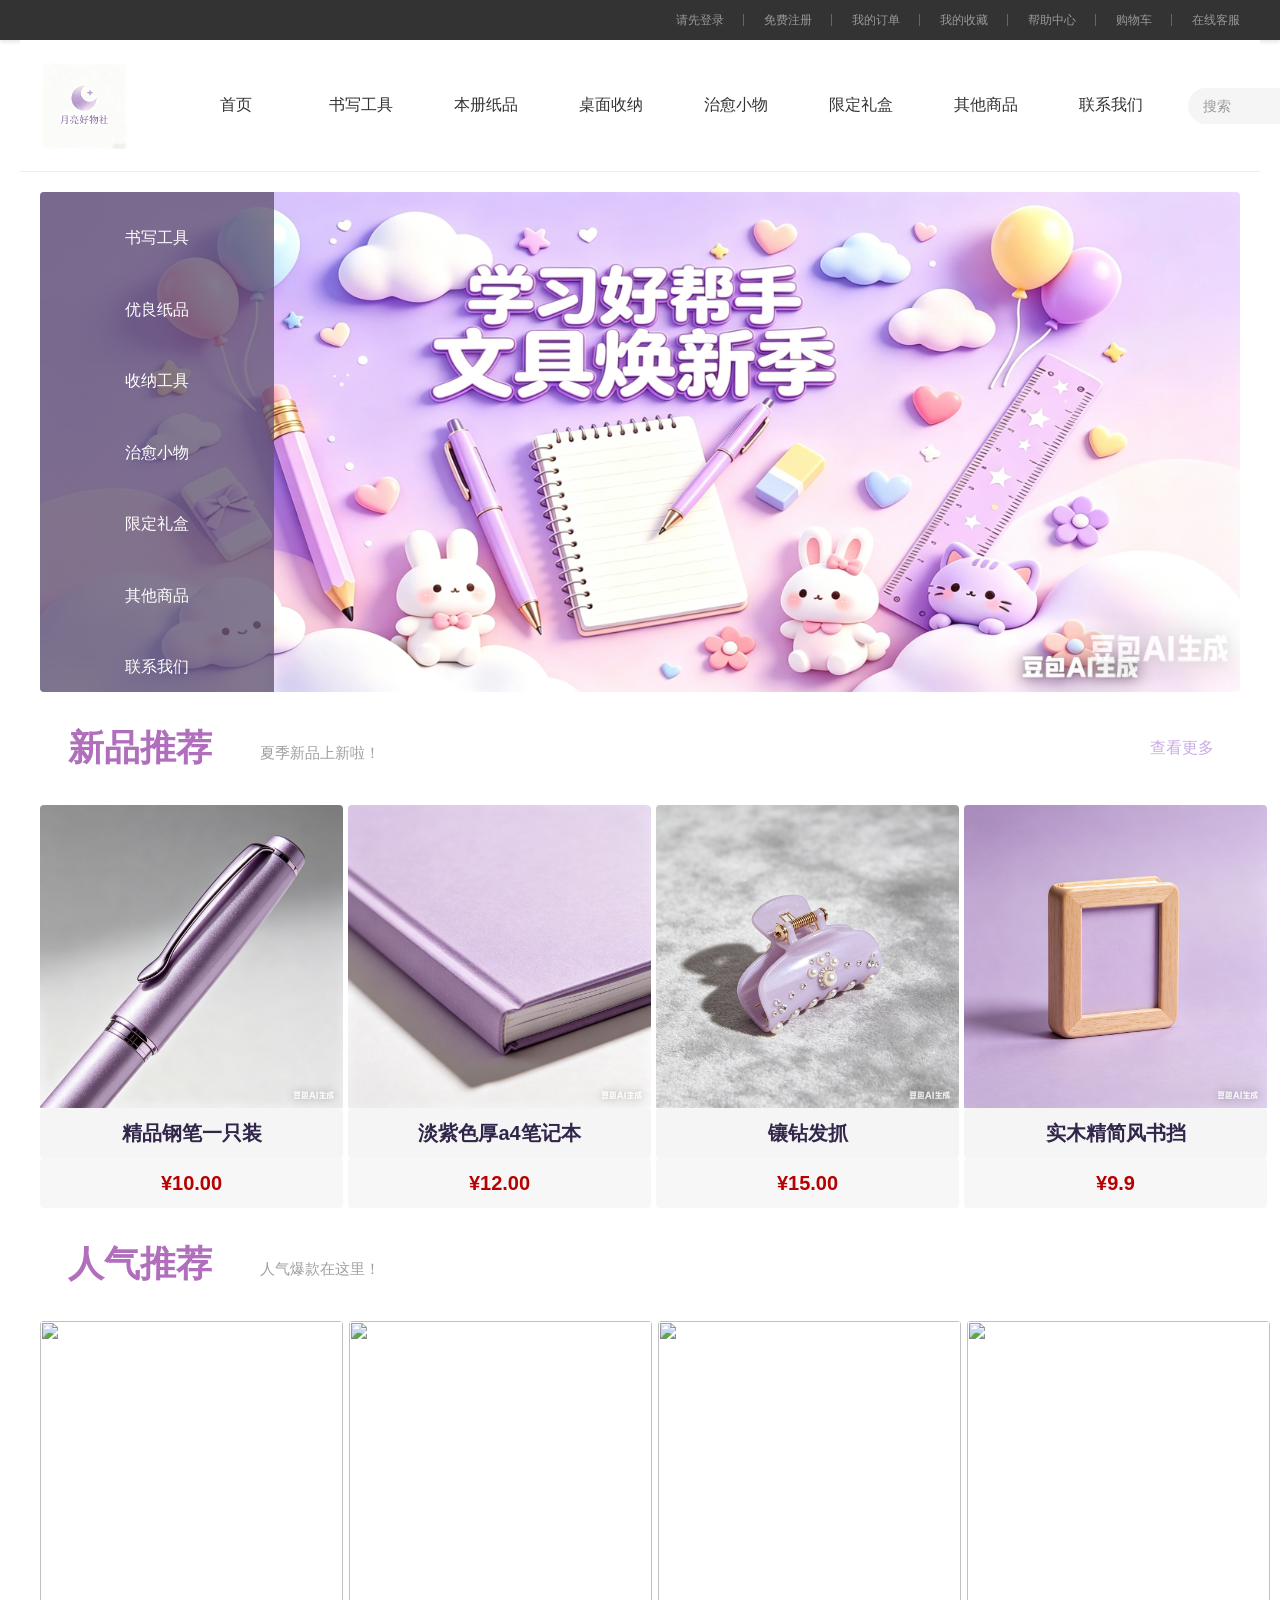
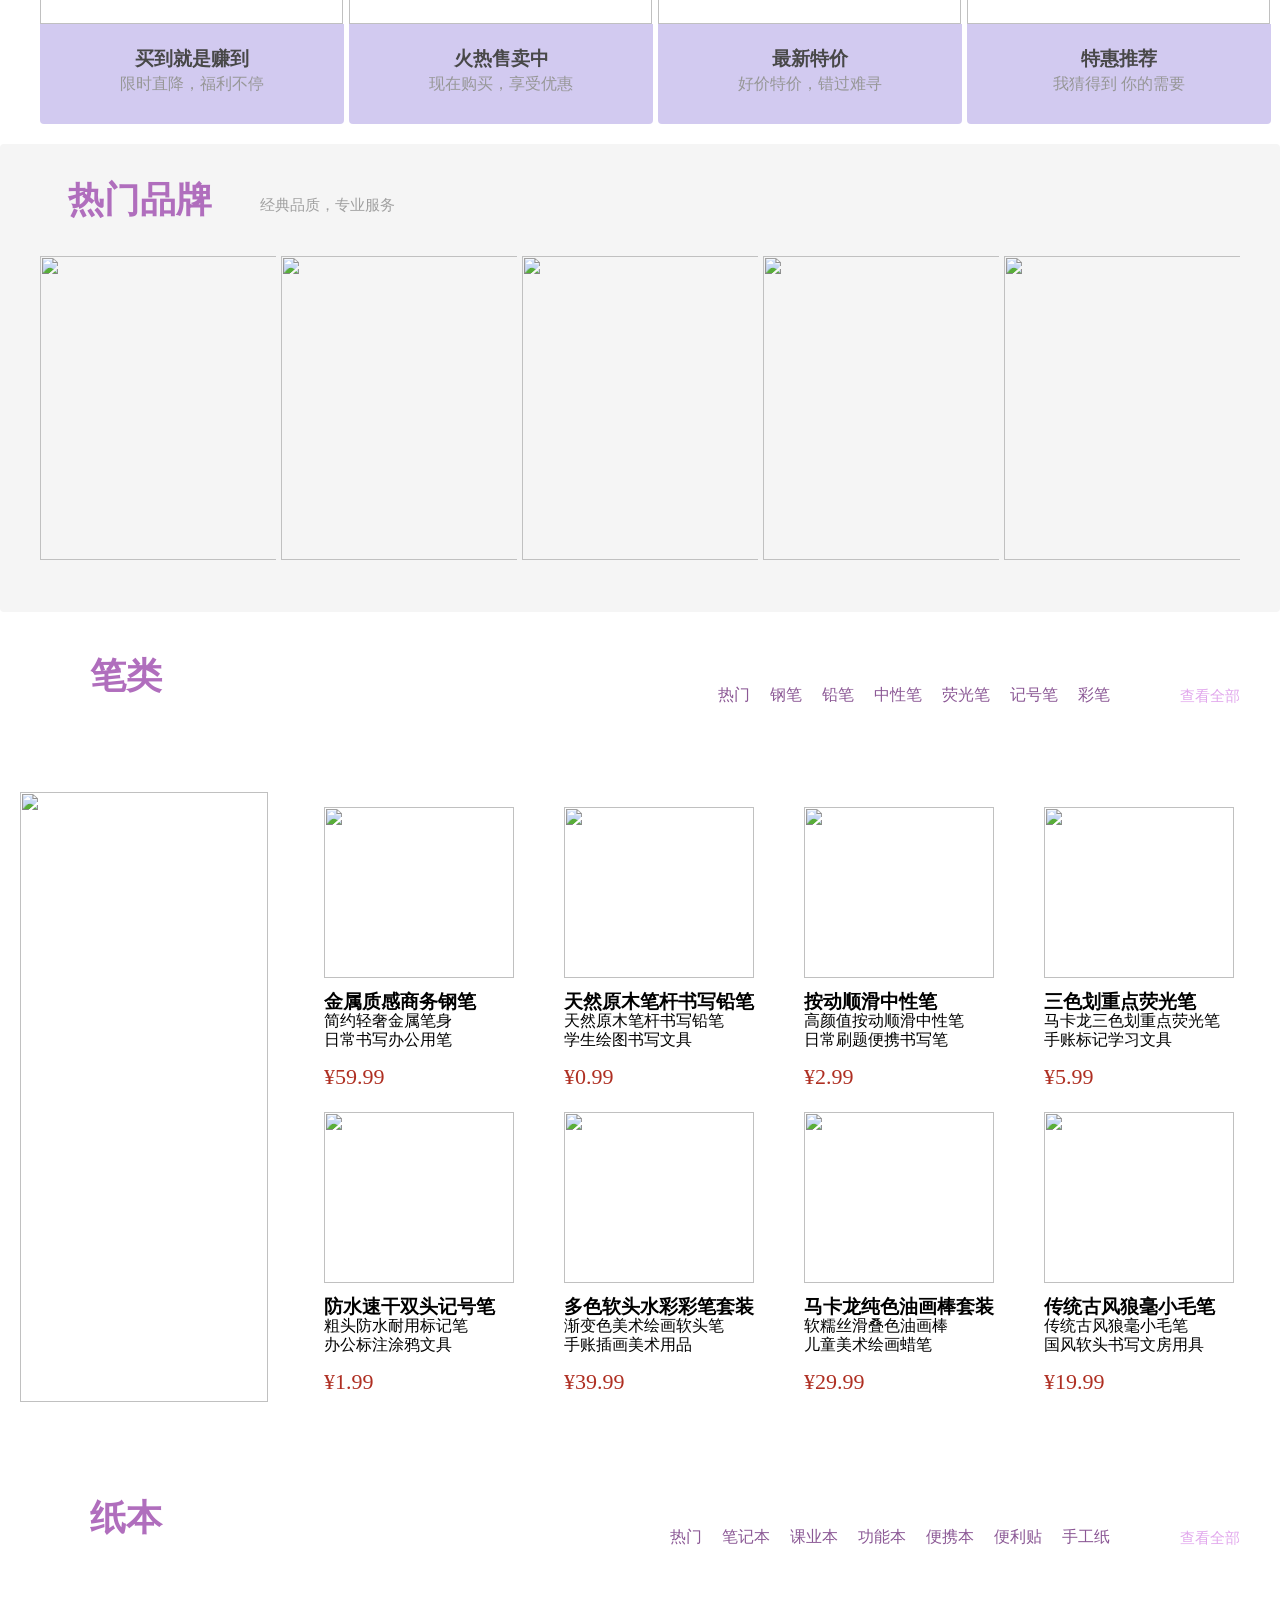
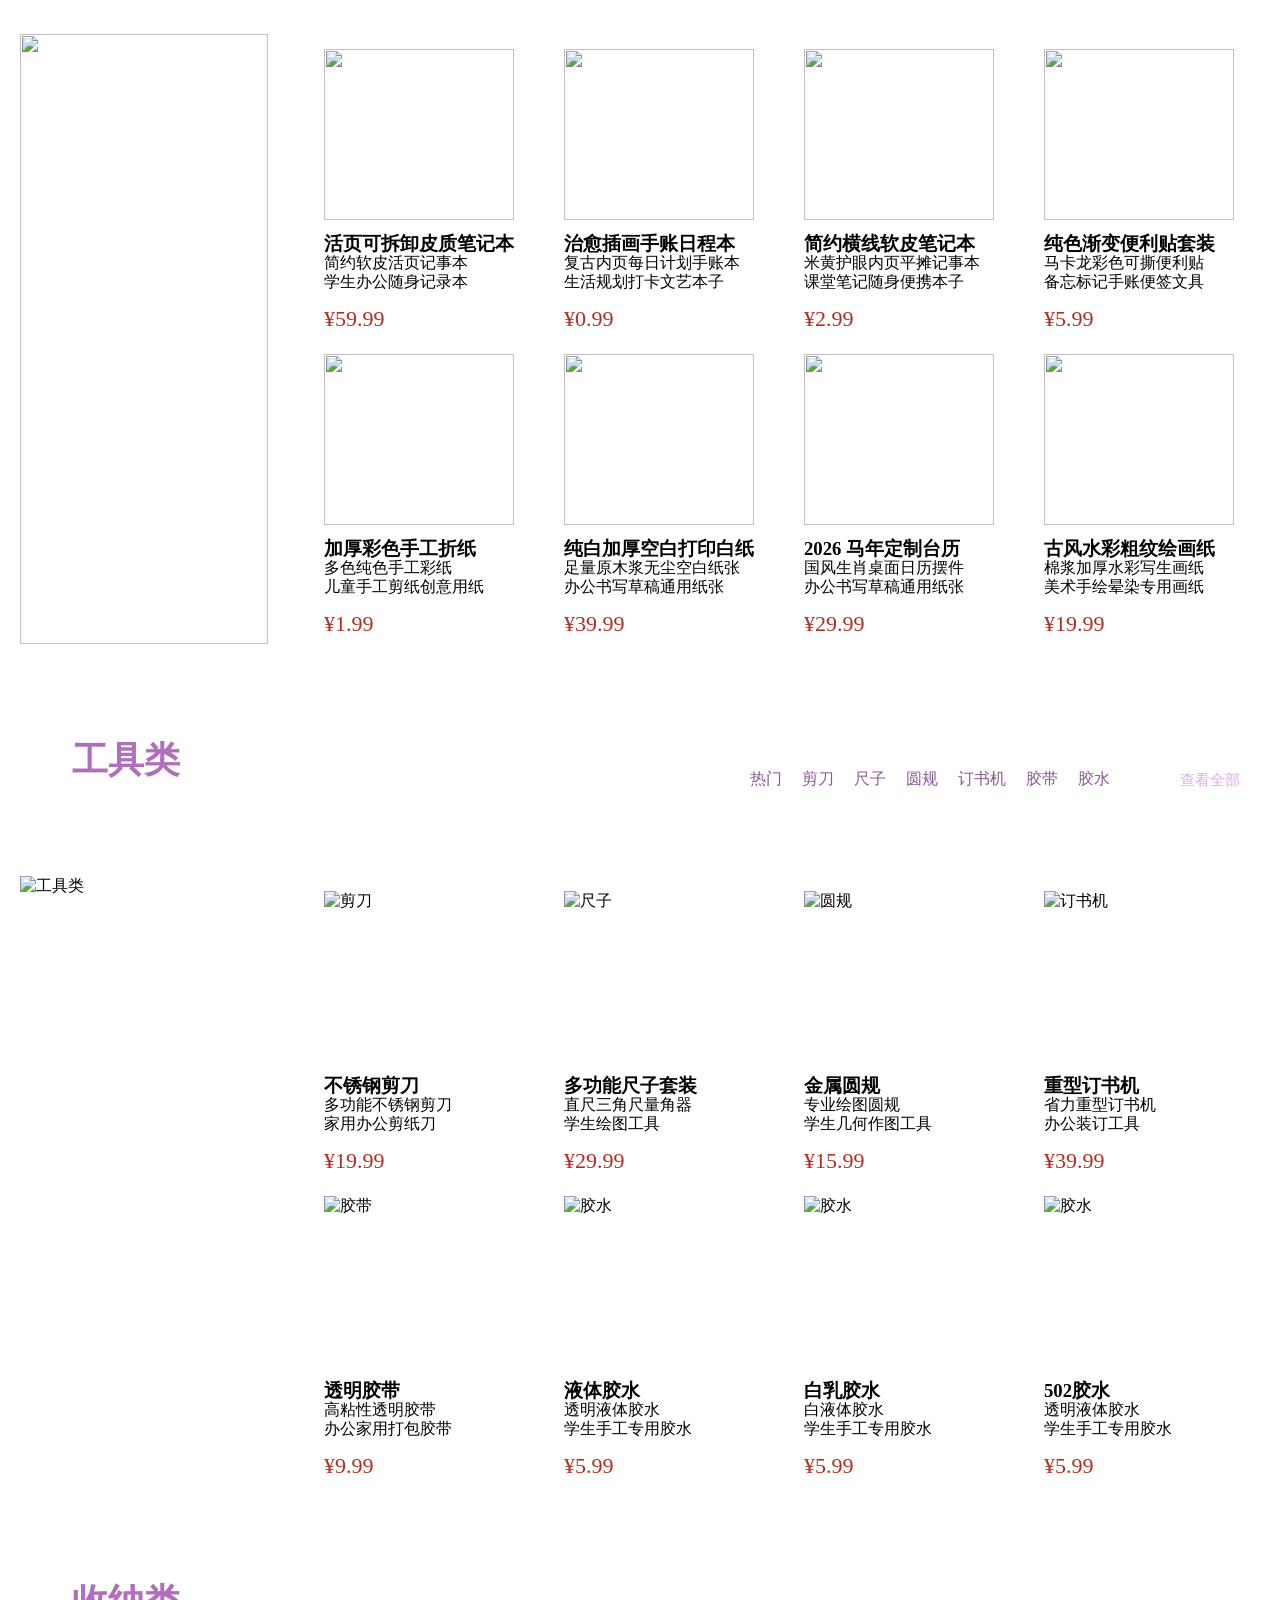
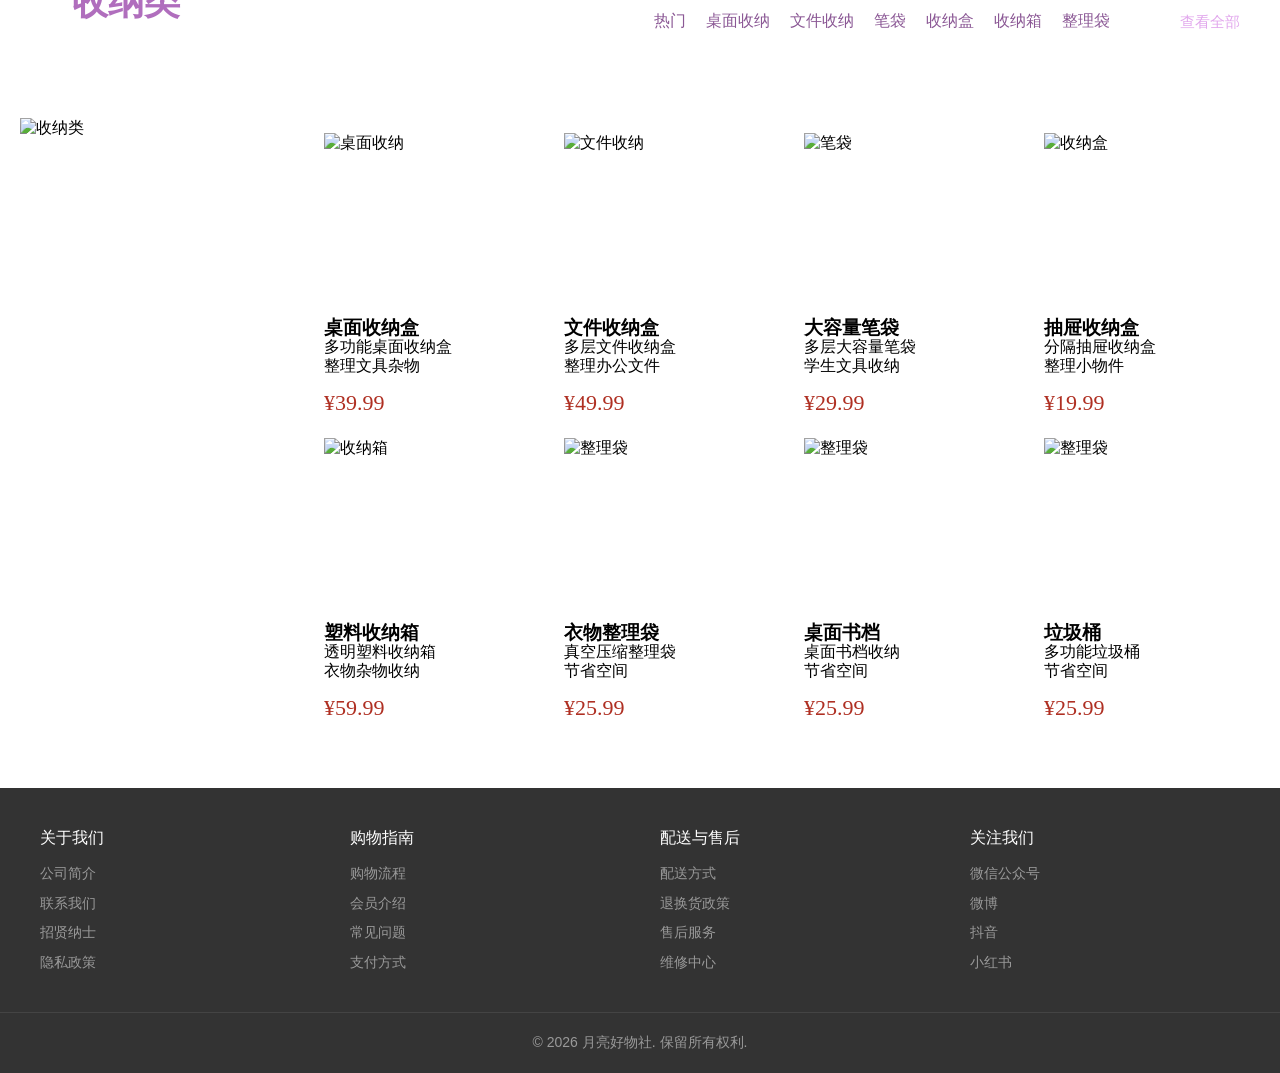
==== commit dca8d97d: "Add files via upload 主页面完成了，要是当项目的话后边再细化吧" ====
--- a/index.html
+++ b/index.html
@@ -737,6 +737,54 @@
                         </ul>
                     </div>
                 </div>
+            </div>
+
+            <!-- 页脚 -->
+            <footer class="footer">
+                <div class="footer-content center">
+                    <div class="footer-section">
+                        <h3>关于我们</h3>
+                        <ul>
+                            <li><a href="#">公司简介</a></li>
+                            <li><a href="#">联系我们</a></li>
+                            <li><a href="#">招贤纳士</a></li>
+                            <li><a href="#">隐私政策</a></li>
+                        </ul>
+                    </div>
+                    <div class="footer-section">
+                        <h3>购物指南</h3>
+                        <ul>
+                            <li><a href="#">购物流程</a></li>
+                            <li><a href="#">会员介绍</a></li>
+                            <li><a href="#">常见问题</a></li>
+                            <li><a href="#">支付方式</a></li>
+                        </ul>
+                    </div>
+                    <div class="footer-section">
+                        <h3>配送与售后</h3>
+                        <ul>
+                            <li><a href="#">配送方式</a></li>
+                            <li><a href="#">退换货政策</a></li>
+                            <li><a href="#">售后服务</a></li>
+                            <li><a href="#">维修中心</a></li>
+                        </ul>
+                    </div>
+                    <div class="footer-section">
+                        <h3>关注我们</h3>
+                        <ul>
+                            <li><a href="#">微信公众号</a></li>
+                            <li><a href="#">微博</a></li>
+                            <li><a href="#">抖音</a></li>
+                            <li><a href="#">小红书</a></li>
+                        </ul>
+                    </div>
+                </div>
+                <div class="footer-bottom">
+                    <div class="center">
+                        <p>&copy; 2026 月亮好物社. 保留所有权利.</p>
+                    </div>
+                </div>
+            </footer>
 
 </body>
 
--- a/css.css
+++ b/css.css
@@ -17,6 +17,7 @@
 
 /* 顶部导航栏 */
 .head {
+
     height: 40px;
     background-color: #333;
     display: flex;
@@ -66,6 +67,7 @@
 
 /* 主要导航栏 */
 .head1 {
+
     height: 132px;
     background-color: #fff;
     display: flex;
@@ -164,6 +166,13 @@
     cursor: pointer;
     font-size: 14px;
     margin-left: 10px;
+    transition: all 0.3s ease;
+}
+
+.head1 .navhead .search button:hover {
+    background-color: #a894e0;
+    transform: translateY(-2px);
+    box-shadow: 0 2px 4px rgba(0, 0, 0, 0.1);
 }
 
 /* 主体部分 */
@@ -180,6 +189,13 @@
     background-size: cover;
     background-position: center;
     border-radius: 4px;
+    transition: all 0.5s ease;
+    cursor: pointer;
+}
+
+.body1 .bottomImg:hover {
+    transform: translateY(-5px);
+    box-shadow: 0 5px 15px rgba(0, 0, 0, 0.1);
 }
 
 /* 侧边导航栏 */
@@ -215,10 +231,13 @@
     text-decoration: none;
     color: #ffffff;
     display: block;
+    transition: all 0.3s ease;
 }
 
 .body1 .navleft ul li a:hover {
     color: #c8bcf4;
+    background-color: rgba(255, 255, 255, 0.1);
+    transform: translateX(5px);
 }
 
 /* 大标题定义 */
@@ -268,6 +287,44 @@
     text-decoration: none;
     color: #cbace7;
     display: block;
+    transition: all 0.3s ease;
+}
+
+.minbody .more a:hover {
+    color: #a894e0;
+    transform: translateX(5px);
+}
+
+.jutiright ul li a {
+    text-decoration: none;
+    display: block;
+    color: #8b5895;
+    font-family: PingFangSC-Regular;
+    font-size: 16px;
+    letter-spacing: 0;
+    font-weight: 400;
+    transition: all 0.3s ease;
+}
+
+.jutiright ul li a:hover {
+    color: #a894e0;
+    transform: translateY(-2px);
+}
+
+.jutirightAll a {
+    display: block;
+    text-decoration: none;
+    color: #e2a8ed;
+    font-family: PingFangSC-Regular;
+    font-size: 15px;
+    letter-spacing: 0;
+    font-weight: 400;
+    transition: all 0.3s ease;
+}
+
+.jutirightAll a:hover {
+    color: #a894e0;
+    transform: translateX(5px);
 }
 
 
@@ -292,6 +349,13 @@
 
 .shop ul li {
     margin-right: 5px;
+    transition: all 0.3s ease;
+    cursor: pointer;
+}
+
+.shop ul li:hover {
+    transform: translateY(-5px);
+    box-shadow: 0 5px 15px rgba(0, 0, 0, 0.1);
 }
 
 
@@ -399,12 +463,25 @@
 }
 
 .pin1 li {
-
     margin-right: 5px;
     height: 304px;
     width: 244px;
-
-
+    transition: all 0.3s ease;
+    cursor: pointer;
+    overflow: hidden;
+}
+
+.pin1 li:hover {
+    transform: translateY(-5px);
+    box-shadow: 0 5px 15px rgba(0, 0, 0, 0.1);
+}
+
+.pin1 li img {
+    transition: all 0.3s ease;
+}
+
+.pin1 li:hover img {
+    transform: translateY(-5px);
 }
 
 .pin1 li:last-child {
@@ -491,9 +568,27 @@
 
 }
 
+.jutiCe {
+    width: 248px;
+    height: 610px;
+    transition: all 0.3s ease;
+    cursor: pointer;
+    overflow: hidden;
+}
+
 .jutiCe img {
     width: 248px;
     height: 610px;
+    transition: all 0.3s ease;
+}
+
+.jutiCe:hover {
+    transform: translateY(-5px);
+    box-shadow: 0 5px 15px rgba(0, 0, 0, 0.1);
+}
+
+.jutiCe:hover img {
+    transform: translateY(-5px);
 }
 
 .jutiTo ul {
@@ -512,6 +607,13 @@
 .jutiTo ul li {
     width: 240px;
     height: 305px;
+    transition: all 0.3s ease;
+    cursor: pointer;
+}
+
+.jutiTo ul li:hover {
+    transform: translateY(-5px);
+    box-shadow: 0 5px 15px rgba(0, 0, 0, 0.1);
 }
 
 .jutiToimg {
@@ -521,7 +623,21 @@
     margin-left: 26px;
     margin-right: 26px;
     background-color: #fff;
-
+    transition: all 0.3s ease;
+}
+
+.jutiTo ul li:hover .jutiToimg {
+    transform: translateY(-3px);
+}
+
+.jutiToimg img {
+    width: 190px;
+    height: 171px;
+    transition: all 0.3s ease;
+}
+
+.jutiTo ul li:hover .jutiToimg img {
+    transform: translateY(-3px);
 }
 
 .jutiTointitle {
@@ -558,4 +674,79 @@
 .jutiToimg img {
     width: 190px;
     height: 171px;
+}
+
+/* 页脚 */
+.footer {
+    background-color: #333;
+    color: #fff;
+    padding: 40px 0 20px;
+    margin-top: 60px;
+}
+
+.footer-content {
+    display: grid;
+    grid-template-columns: repeat(4, 1fr);
+    gap: 40px;
+    margin-bottom: 30px;
+}
+
+.footer-section h3 {
+    font-size: 16px;
+    margin-bottom: 15px;
+    font-weight: 500;
+    color: #fff;
+}
+
+.footer-section ul {
+    list-style: none;
+}
+
+.footer-section ul li {
+    margin-bottom: 10px;
+    border-right: none;
+    padding-right: 0;
+    margin-right: 0;
+    height: auto;
+    line-height: 1.4;
+}
+
+.footer-section ul li a {
+    color: #999;
+    text-decoration: none;
+    font-size: 14px;
+    padding: 0;
+    display: block;
+}
+
+.footer-section ul li a:hover {
+    color: #c8bcf4;
+}
+
+.footer-bottom {
+    border-top: 1px solid #444;
+    padding-top: 20px;
+    text-align: center;
+}
+
+.footer-bottom p {
+    font-size: 14px;
+    color: #999;
+    margin: 0;
+    line-height: 1.4;
+}
+
+/* 响应式设计 */
+@media (max-width: 1200px) {
+    .footer-content {
+        grid-template-columns: repeat(2, 1fr);
+        gap: 30px;
+    }
+}
+
+@media (max-width: 768px) {
+    .footer-content {
+        grid-template-columns: 1fr;
+        gap: 20px;
+    }
 }
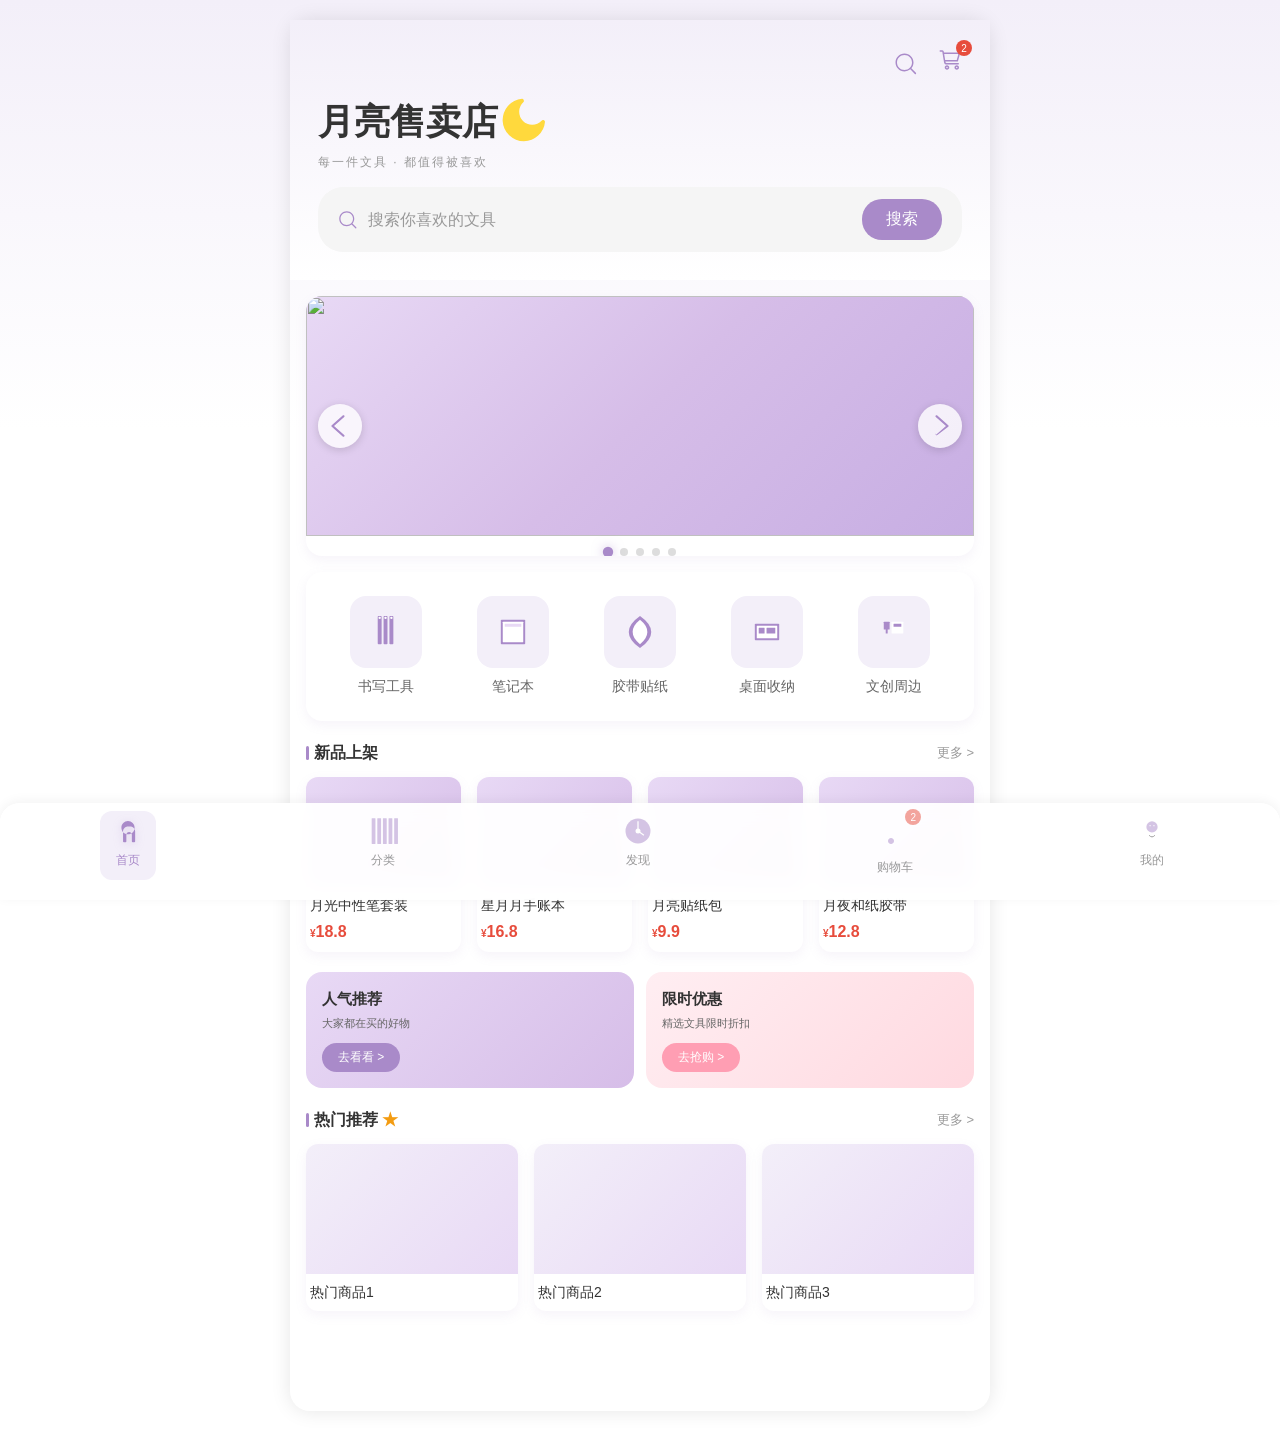
==== commit ded7f753: "Add files via upload 移动版的月亮app" ====
--- a/index.html
+++ b/index.html
@@ -1,791 +1,303 @@
 <!DOCTYPE html>
-<html lang="en">
+<html lang="zh-CN">
 
 <head>
     <meta charset="UTF-8">
-    <meta name="viewport" content="width=device-width, initial-scale=1.0">
-    <title>Document</title>
+    <meta name="viewport" content="width=device-width, initial-scale=1.0, maximum-scale=1.0, user-scalable=no">
+    <title>月亮售卖店</title>
     <link rel="stylesheet" href="./css.css">
+    <link rel="stylesheet" href="./base.css">
 </head>
 
 <body>
-    <!-- 登录注册区 -->
-    <!-- 登录注册标题区 -->
-    <div class="head">
-        <ul>
-            <li><a href="">请先登录</a></li>
-            <li><a href="">免费注册</a></li>
-            <li><a href="">我的订单</a></li>
-            <li><a href="">我的收藏</a></li>
-            <li><a href="">帮助中心</a></li>
-            <li><a href="">购物车</a></li>
-            <li><a href="">在线客服</a></li>
-
-        </ul>
+    <!-- ==================== 头部区域 ==================== -->
+    <header class="header">
+        <!-- 顶部栏：时间和图标 -->
+        <div class="header-top">
+
+            <div class="header-right">
+                <!-- 搜索图标 -->
+                <svg viewBox="0 0 1024 1024">
+                    <path
+                        d="M741.216 695.968l192.896 192.864a31.968 31.968 0 1 1-45.28 45.28L695.968 741.216A382.464 382.464 0 0 1 448 832C235.936 832 64 660.064 64 448S235.936 64 448 64s384 171.936 384 384c0 94.528-34.144 181.056-90.784 247.968zM448 768c176.736 0 320-143.264 320-320S624.736 128 448 128 128 271.264 128 448s143.264 320 320 320z"
+                        fill="#a98ac9" />
+                </svg>
+                <!-- 购物车图标 -->
+                <div class="cart-wrapper">
+                    <svg viewBox="0 0 1024 1024">
+                        <path
+                            d="M384 736c-53.02 0-96 42.98-96 96s42.98 96 96 96 96-42.98 96-96-42.98-96-96-96z m0 128c-17.673 0-32-14.327-32-32s14.327-32 32-32 32 14.327 32 32-14.327 32-32 32zM800 736c-53.02 0-96 42.98-96 96s42.98 96 96 96 96-42.98 96-96-42.98-96-96-96z m0 128c-17.674 0-32-14.327-32-32s14.326-32 32-32 32 14.327 32 32-14.326 32-32 32zM907.942 225.104c-27.701-34.261-73.735-33.707-84.16-33.104H253.553l-5.959-37.078a32.208 32.208 0 0 0-0.55-2.683C241.822 131.351 222.668 96 184 96H96c-17.673 0-32 14.327-32 32s14.327 32 32 32h85.241c1.212 1.706 2.647 4.596 3.486 7.085l71.678 445.993c0.145 0.901 0.329 1.797 0.55 2.683 1.695 6.78 11.223 41.673 32.417 62.867C314.033 703.288 348.187 704 352 704h512c17.673 0 32-14.327 32-32s-14.327-32-32-32H352.333c-3.14-0.13-12.66-1.581-17.706-6.628-6.26-6.26-12.644-22.351-15.281-31.994L315.268 576h509.584c14.533 0 27.241-9.794 30.944-23.848 0.314-1.194 31.831-120.639 62.9-222.846 13.325-43.837 9.707-78.896-10.754-104.202z m-50.48 85.589C834.419 386.498 811.167 471.548 800.278 512H304.982l-41.143-256h561.013c0.897 0 1.795-0.038 2.689-0.113 3.54-0.3 23.104 0.145 30.634 9.457 6.038 7.467 5.778 23.996-0.713 45.349z"
+                            fill="#a98ac9" />
+                    </svg>
+                    <span class="cart-badge">2</span>
+                </div>
+            </div>
+        </div>
+
+        <!-- Logo和店铺信息 -->
+        <div class="logo-section">
+            <h1 class="logo-title">月亮售卖店<svg xmlns="http://www.w3.org/2000/svg" viewBox="0 0 1024 1024" version="1.1">
+                    <path
+                        d="M530.432 945.3568A434.176 434.176 0 0 1 491.52 78.6432a40.96 40.96 0 0 1 26.0096 70.8608 261.7344 261.7344 0 0 0-83.5584 192.3072 266.24 266.24 0 0 0 266.24 266.24 262.3488 262.3488 0 0 0 191.6928-82.944s0 1.024 0 0a40.96 40.96 0 0 1 70.656 24.576 434.176 434.176 0 0 1-432.128 395.6736z m0 0"
+                        fill="#ffd93d" />
+                </svg></h1>
+            <p class="logo-subtitle">每一件文具 · 都值得被喜欢</p>
+        </div>
+
+        <!-- 搜索栏 -->
+        <div class="search-bar">
+            <svg viewBox="0 0 1024 1024">
+                <path
+                    d="M741.216 695.968l192.896 192.864a31.968 31.968 0 1 1-45.28 45.28L695.968 741.216A382.464 382.464 0 0 1 448 832C235.936 832 64 660.064 64 448S235.936 64 448 64s384 171.936 384 384c0 94.528-34.144 181.056-90.784 247.968zM448 768c176.736 0 320-143.264 320-320S624.736 128 448 128 128 271.264 128 448s143.264 320 320 320z"
+                    fill="#a98ac9" />
+            </svg>
+            <input type="text" placeholder="搜索你喜欢的文具" id="searchInput">
+            <button id="searchButton">搜索</button>
+
+            <!-- 下拉菜单 -->
+            <div class="search-dropdown" id="searchDropdown">
+                <div class="dropdown-header">
+                    <span>热门搜索</span>
+                </div>
+                <ul class="dropdown-list" id="dropdownList">
+                    <!-- 动态生成 -->
+                </ul>
+            </div>
+        </div>
+    </header>
+
+    <!-- ==================== 轮播图区域 ==================== -->
+    <div class="carousel">
+        <!-- 上一页按钮 -->
+        <button class="carousel-prev" aria-label="上一页">
+            <svg viewBox="0 0 1024 1024">
+                <path
+                    d="M691.2 896L256 512l435.2-384c19.2-16 19.2-48 0-64-19.2-16-48-16-64 0L160 480c-19.2 16-19.2 48 0 64l467.2 416c16 16 44.8 16 64 0 19.2-16 19.2-48 0-64z" />
+            </svg>
+        </button>
+
+        <div class="carousel-item">
+
+            <img src="/tshit1.png" alt="">
+        </div>
+
+        <!-- 下一页按钮 -->
+        <button class="carousel-next" aria-label="下一页">
+            <svg viewBox="0 0 1024 1024">
+                <path
+                    d="M332.8 896L768 512 332.8 128c-19.2-16-19.2-48 0-64 19.2-16 48-16 64 0l467.2 416c19.2 16 19.2 48 0 64L396.8 896c-16 16-44.8 16-64 0-19.2-16-19.2-48 0-64z" />
+            </svg>
+        </button>
+
+        <div class="carousel-indicators">
+            <span class="indicator active"></span>
+            <span class="indicator"></span>
+            <span class="indicator"></span>
+            <span class="indicator"></span>
+            <span class="indicator"></span>
+        </div>
     </div>
-    <!-- 导航栏区 -->
-    <!-- 导航栏标题区 -->
-    <div class="head1 center">
-        <div class="logo"><img src="logo.jpg" alt=""></div>
-        <div class="navhead">
-            <ul>
-                <li><a href="">首页</a></li>
-                <li><a href="">书写工具</a></li>
-                <li><a href="">本册纸品</a></li>
-                <li><a href="">桌面收纳</a></li>
-                <li><a href="">治愈小物</a></li>
-                <li><a href="">限定礼盒</a></li>
-                <li><a href="">其他商品</a></li>
-                <li><a href="">联系我们</a></li>
-            </ul>
-            <div class="search">
-                <input type="text" placeholder="搜索">
-                <button>搜索</button>
-            </div>
-            <div class="tubiao">
-                <img src="" alt="">
-            </div>
-        </div>
-    </div>
-    <!-- 测导航栏区 -->
-    <!-- 测导航栏标题区 -->
-    <div class="body1 center">
-        <div class="bottomImg">
-
-        </div>
-        <div class="navleft">
-            <ul>
-                <li><a href="">
-                        书写工具
-
-                    </a></li>
-                <li><a href="">
-                        优良纸品
-
-                    </a></li>
-                <li><a href="">
-                        收纳工具
-                    </a></li>
-                <li><a href="">
-                        治愈小物
-                    </a></li>
-                <li><a href="">
-                        限定礼盒
-
-                    </a></li>
-                <li><a href="">
-                        其他商品
-
-                    </a></li>
-                <li><a href="">
-                        联系我们
-
-                    </a></li>
-            </ul>
-        </div>
-    </div>
-    <!-- 新品推荐区 -->
-    <!-- 新品推荐标题区 -->
-    <div class="minbody center">
-        <div class="title">
-            <h2>新品推荐</h2>
-        </div>
-        <div class="content">
-            <p>夏季新品上新啦！</p>
-        </div>
-        <div class="more">
-            <a href="#">查看更多</a>
-        </div>
-    </div>
-    <!-- 新品推荐商品图片区 -->
-    <div class="shop center">
-        <ul>
-            <li>
-                <div class="shopimg">
-                    <img src="shop1.png" alt="">
-                </div>
-                <div class="shoptitle">
-                    <h3>精品钢笔一只装</h3>
-                </div>
-                <div class="shopprice">
-                    <p>¥10.00</p>
-                </div>
-            </li>
-            <li>
-                <div class="shopimg">
-                    <img src="shop2.png" alt="">
-                </div>
-                <div class="shoptitle">
-                    <h3>淡紫色厚a4笔记本</h3>
-                </div>
-                <div class="shopprice">
-                    <p>¥12.00</p>
-                </div>
-            </li>
-            <li>
-                <div class="shopimg">
-                    <img src="shop3.png" alt="">
-                </div>
-                <div class="shoptitle">
-                    <h3>镶钻发抓</h3>
-                </div>
-                <div class="shopprice">
-                    <p>¥15.00</p>
-                </div>
-            </li>
-            <li>
-                <div class="shopimg">
-                    <img src="shop4.png" alt="">
-                </div>
-                <div class="shoptitle">
-                    <h3>实木精简风书挡</h3>
-                </div>
-                <div class="shopprice">
-                    <p>¥9.9</p>
-                </div>
-            </li>
-        </ul>
-    </div>
-    <!-- 人气推荐区 -->
-    <!-- 人气推荐特价标题区 -->
-    <div class="minbody center">
-        <div class="title">
-            <h2>人气推荐</h2>
-        </div>
-        <div class="content">
-            <p>人气爆款在这里！</p>
-        </div>
-
-    </div>
-    <!-- 人气特价推荐商品图片区 -->
-    <div class="shop center">
-        <ul>
-            <li>
-                <div class="shopimg">
-                    <img src="shop5.png" alt="">
-                </div>
-                <div class="specialoffer">
-                    <h3>买到就是赚到</h3>
-                    <p>限时直降，福利不停</p>
-                </div>
-
-            </li>
-            <li>
-                <div class="shopimg">
-                    <img src="shop6.png" alt="">
-                </div>
-                <div class="specialoffer">
-                    <h3>火热售卖中</h3>
-                    <p>现在购买，享受优惠</p>
-                </div>
-
-            </li>
-            <li>
-                <div class="shopimg">
-                    <img src="shop7.png" alt="">
-                </div>
-                <div class="specialoffer">
-                    <h3>最新特价</h3>
-                    <p>好价特价，错过难寻</p>
-                </div>
-
-            </li>
-            <li>
-                <div class="shopimg">
-                    <img src="shop8.png" alt="">
-                </div>
-                <div class="specialoffer">
-                    <h3>特惠推荐</h3>
-                    <p>我猜得到 你的需要</p>
-                </div>
-
-            </li>
-        </ul>
-    </div>
-    <!--  品牌区 -->
-    <!-- 品牌标题区 -->
-    <div class="pin">
-        <div class="minbody center">
-            <div class="title">
-                <h2>热门品牌</h2>
-            </div>
-            <div class="content">
-                <p>经典品质，专业服务</p>
-            </div>
-
-
-
-
-
-
-
-
-        </div>
-        <!-- 品牌图片区 -->
-        <div class="pin1 center">
-            <ul>
-                <li>
-                    <img src="pin1.png" alt="">
-                </li>
-                <li>
-                    <img src="pin2.png" alt="">
-                </li>
-                <li>
-                    <img src="pin3.png" alt="">
-                </li>
-                <li>
-                    <img src="pin4.png" alt="">
-                </li>
-                <li>
-                    <img src="pin6.png" alt="">
-                </li>
-
-            </ul>
-        </div>
-        <!-- 主题区 -->
-        <!-- 主题标题区 -->
-        <div class="juti">
-            <div class="minbody center">
-                <div class="title">
-                    <h2>笔类</h2>
-                </div>
-                <div class="jutiright">
-                    <ul>
-                        <li><a href="">热门</a></li>
-                        <li><a href="">钢笔</a></li>
-                        <li><a href="">铅笔</a></li>
-                        <li><a href="">中性笔</a></li>
-                        <li><a href="">荧光笔</a></li>
-                        <li><a href="">记号笔</a></li>
-                        <li><a href="">彩笔</a></li>
-                        <div class="jutirightAll"><a href="">查看全部</a></div>
-                    </ul>
-
-                </div>
-            </div>
-            <!-- 主题图片区 -->
-            <div class="jutiBody center">
-                <div class="jutiCe">
-                    <img src="jutiCe.png" alt="">
-                </div>
-                <div class="jutiTo">
-                    <ul>
-                        <li>
-
-                            <div class="jutiToimg"><img src="juti1.png" alt=""></div>
-                            <div class="jutiTointitle">
-                                <h3>金属质感商务钢笔</h3>
-                                <p>简约轻奢金属笔身</p>
-                                <p>日常书写办公用笔</p>
-                            </div>
-                            <div class="jutiToprice">
-                                <p>¥59.99</p>
-                            </div>
-                        </li>
-                        <li>
-
-                            <div class="jutiToimg"><img src="juti2.png" alt=""></div>
-                            <div class="jutiTointitle">
-                                <h3>天然原木笔杆书写铅笔</h3>
-                                <p>天然原木笔杆书写铅笔</p>
-                                <p>学生绘图书写文具</p>
-                            </div>
-                            <div class="jutiToprice">
-                                <p>¥0.99</p>
-                            </div>
-                        </li>
-                        <li>
-
-                            <div class="jutiToimg"><img src="juti3.png" alt=""></div>
-                            <div class="jutiTointitle">
-                                <h3>按动顺滑中性笔</h3>
-                                <p>高颜值按动顺滑中性笔</p>
-                                <p>日常刷题便携书写笔</p>
-                            </div>
-                            <div class="jutiToprice">
-                                <p>¥2.99</p>
-                            </div>
-                        </li>
-                        <li>
-
-                            <div class="jutiToimg"><img src="juti4.png" alt=""></div>
-                            <div class="jutiTointitle">
-                                <h3>三色划重点荧光笔</h3>
-                                <p>马卡龙三色划重点荧光笔</p>
-                                <p>手账标记学习文具</p>
-                            </div>
-                            <div class="jutiToprice">
-                                <p>¥5.99</p>
-                            </div>
-                        </li>
-                        <li>
-
-                            <div class="jutiToimg"><img src="juti5.png" alt=""></div>
-                            <div class="jutiTointitle">
-                                <h3>防水速干双头记号笔</h3>
-                                <p>粗头防水耐用标记笔</p>
-                                <p>办公标注涂鸦文具</p>
-                            </div>
-                            <div class="jutiToprice">
-                                <p>¥1.99</p>
-                            </div>
-                        </li>
-                        <li>
-
-                            <div class="jutiToimg"><img src="juti6.png" alt=""></div>
-                            <div class="jutiTointitle">
-                                <h3>多色软头水彩彩笔套装</h3>
-                                <p>渐变色美术绘画软头笔</p>
-                                <p>手账插画美术用品</p>
-                            </div>
-                            <div class="jutiToprice">
-                                <p>¥39.99</p>
-                            </div>
-                        </li>
-                        <li>
-
-                            <div class="jutiToimg"><img src="juti7.png" alt=""></div>
-                            <div class="jutiTointitle">
-                                <h3>马卡龙纯色油画棒套装</h3>
-                                <p>软糯丝滑叠色油画棒</p>
-                                <p>儿童美术绘画蜡笔</p>
-                            </div>
-                            <div class="jutiToprice">
-                                <p>¥29.99</p>
-                            </div>
-                        </li>
-                        <li>
-
-                            <div class="jutiToimg"><img src="juti8.png" alt=""></div>
-                            <div class="jutiTointitle">
-                                <h3>传统古风狼毫小毛笔</h3>
-                                <p>传统古风狼毫小毛笔</p>
-                                <p>国风软头书写文房用具</p>
-                            </div>
-                            <div class="jutiToprice">
-                                <p>¥19.99</p>
-                            </div>
-                        </li>
-                    </ul>
-                </div>
-            </div>
-            <!-- 主题区2 -->
-            <!-- 主题标题区 -->
-            <div class="juti">
-                <div class="minbody center">
-                    <div class="title">
-                        <h2>纸本</h2>
-                    </div>
-                    <div class="jutiright">
-                        <ul>
-                            <li><a href="">热门</a></li>
-                            <li><a href="">笔记本</a></li>
-                            <li><a href="">课业本</a></li>
-                            <li><a href="">功能本</a></li>
-                            <li><a href="">便携本</a></li>
-                            <li><a href="">便利贴</a></li>
-                            <li><a href="">手工纸</a></li>
-                            <div class="jutirightAll"><a href="">查看全部</a></div>
-                        </ul>
-
-                    </div>
-                </div>
-                <!-- 主题图片区 -->
-                <div class="jutiBody center">
-                    <div class="jutiCe">
-                        <img src="jutiCeBen.png" alt="">
-                    </div>
-                    <div class="jutiTo">
-                        <ul>
-                            <li>
-
-                                <div class="jutiToimg"><img src="juti9.png" alt=""></div>
-                                <div class="jutiTointitle">
-                                    <h3>活页可拆卸皮质笔记本</h3>
-                                    <p>简约软皮活页记事本</p>
-                                    <p>学生办公随身记录本</p>
-                                </div>
-                                <div class="jutiToprice">
-                                    <p>¥59.99</p>
-                                </div>
-                            </li>
-                            <li>
-
-                                <div class="jutiToimg"><img src="juti10.png" alt=""></div>
-                                <div class="jutiTointitle">
-                                    <h3>治愈插画手账日程本</h3>
-                                    <p>复古内页每日计划手账本</p>
-                                    <p>生活规划打卡文艺本子</p>
-                                </div>
-                                <div class="jutiToprice">
-                                    <p>¥0.99</p>
-                                </div>
-                            </li>
-                            <li>
-
-                                <div class="jutiToimg"><img src="juti11.png" alt=""></div>
-                                <div class="jutiTointitle">
-                                    <h3>简约横线软皮笔记本</h3>
-                                    <p>米黄护眼内页平摊记事本</p>
-                                    <p>课堂笔记随身便携本子</p>
-                                </div>
-                                <div class="jutiToprice">
-                                    <p>¥2.99</p>
-                                </div>
-                            </li>
-                            <li>
-
-                                <div class="jutiToimg"><img src="juti12.png" alt=""></div>
-                                <div class="jutiTointitle">
-                                    <h3>纯色渐变便利贴套装</h3>
-                                    <p>马卡龙彩色可撕便利贴</p>
-                                    <p>备忘标记手账便签文具</p>
-                                </div>
-                                <div class="jutiToprice">
-                                    <p>¥5.99</p>
-                                </div>
-                            </li>
-                            <li>
-
-                                <div class="jutiToimg"><img src="juti13.png" alt=""></div>
-                                <div class="jutiTointitle">
-                                    <h3>加厚彩色手工折纸</h3>
-                                    <p>多色纯色手工彩纸</p>
-                                    <p>儿童手工剪纸创意用纸</p>
-                                </div>
-                                <div class="jutiToprice">
-                                    <p>¥1.99</p>
-                                </div>
-                            </li>
-                            <li>
-
-                                <div class="jutiToimg"><img src="juti14.png" alt=""></div>
-                                <div class="jutiTointitle">
-                                    <h3>纯白加厚空白打印白纸</h3>
-                                    <p>足量原木浆无尘空白纸张</p>
-                                    <p>办公书写草稿通用纸张</p>
-                                </div>
-                                <div class="jutiToprice">
-                                    <p>¥39.99</p>
-                                </div>
-                            </li>
-                            <li>
-
-                                <div class="jutiToimg"><img src="juti15.png" alt=""></div>
-                                <div class="jutiTointitle">
-                                    <h3>2026 马年定制台历</h3>
-                                    <p>国风生肖桌面日历摆件</p>
-                                    <p>办公书写草稿通用纸张</p>
-                                </div>
-                                <div class="jutiToprice">
-                                    <p>¥29.99</p>
-                                </div>
-                            </li>
-                            <li>
-
-                                <div class="jutiToimg"><img src="juti16.png" alt=""></div>
-                                <div class="jutiTointitle">
-                                    <h3>古风水彩粗纹绘画纸</h3>
-                                    <p>棉浆加厚水彩写生画纸</p>
-                                    <p>美术手绘晕染专用画纸</p>
-                                </div>
-                                <div class="jutiToprice">
-                                    <p>¥19.99</p>
-                                </div>
-                            </li>
-                        </ul>
-                    </div>
-                </div>
-            </div>
-
-            <!-- 工具类主题区 -->
-            <!-- 工具类主题标题区 -->
-            <div class="juti">
-                <div class="minbody center">
-                    <div class="title">
-                        <h2>工具类</h2>
-                    </div>
-                    <div class="jutiright">
-                        <ul>
-                            <li><a href="">热门</a></li>
-                            <li><a href="">剪刀</a></li>
-                            <li><a href="">尺子</a></li>
-                            <li><a href="">圆规</a></li>
-                            <li><a href="">订书机</a></li>
-                            <li><a href="">胶带</a></li>
-                            <li><a href="">胶水</a></li>
-                            <div class="jutirightAll"><a href="">查看全部</a></div>
-                        </ul>
-                    </div>
-                </div>
-                <!-- 工具类主题图片区 -->
-                <div class="jutiBody center">
-                    <div class="jutiCe">
-                        <img src="toolCe.png" alt="工具类">
-                    </div>
-                    <div class="jutiTo">
-                        <ul>
-                            <li>
-                                <div class="jutiToimg"><img src="tool1.png" alt="剪刀"></div>
-                                <div class="jutiTointitle">
-                                    <h3>不锈钢剪刀</h3>
-                                    <p>多功能不锈钢剪刀</p>
-                                    <p>家用办公剪纸刀</p>
-                                </div>
-                                <div class="jutiToprice">
-                                    <p>¥19.99</p>
-                                </div>
-                            </li>
-                            <li>
-                                <div class="jutiToimg"><img src="tool2.png" alt="尺子"></div>
-                                <div class="jutiTointitle">
-                                    <h3>多功能尺子套装</h3>
-                                    <p>直尺三角尺量角器</p>
-                                    <p>学生绘图工具</p>
-                                </div>
-                                <div class="jutiToprice">
-                                    <p>¥29.99</p>
-                                </div>
-                            </li>
-                            <li>
-                                <div class="jutiToimg"><img src="tool3.png" alt="圆规"></div>
-                                <div class="jutiTointitle">
-                                    <h3>金属圆规</h3>
-                                    <p>专业绘图圆规</p>
-                                    <p>学生几何作图工具</p>
-                                </div>
-                                <div class="jutiToprice">
-                                    <p>¥15.99</p>
-                                </div>
-                            </li>
-                            <li>
-                                <div class="jutiToimg"><img src="tool4.png" alt="订书机"></div>
-                                <div class="jutiTointitle">
-                                    <h3>重型订书机</h3>
-                                    <p>省力重型订书机</p>
-                                    <p>办公装订工具</p>
-                                </div>
-                                <div class="jutiToprice">
-                                    <p>¥39.99</p>
-                                </div>
-                            </li>
-                            <li>
-                                <div class="jutiToimg"><img src="tool5.png" alt="胶带"></div>
-                                <div class="jutiTointitle">
-                                    <h3>透明胶带</h3>
-                                    <p>高粘性透明胶带</p>
-                                    <p>办公家用打包胶带</p>
-                                </div>
-                                <div class="jutiToprice">
-                                    <p>¥9.99</p>
-                                </div>
-                            </li>
-                            <li>
-                                <div class="jutiToimg"><img src="tool6.png" alt="胶水"></div>
-                                <div class="jutiTointitle">
-                                    <h3>液体胶水</h3>
-                                    <p>透明液体胶水</p>
-                                    <p>学生手工专用胶水</p>
-                                </div>
-                                <div class="jutiToprice">
-                                    <p>¥5.99</p>
-                                </div>
-                            </li>
-                            <li>
-                                <div class="jutiToimg"><img src="tool7.png" alt="胶水"></div>
-                                <div class="jutiTointitle">
-                                    <h3>白乳胶水</h3>
-                                    <p>白液体胶水</p>
-                                    <p>学生手工专用胶水</p>
-                                </div>
-                                <div class="jutiToprice">
-                                    <p>¥5.99</p>
-                                </div>
-                            </li>
-                            <li>
-                                <div class="jutiToimg"><img src="tool8.png" alt="胶水"></div>
-                                <div class="jutiTointitle">
-                                    <h3>502胶水</h3>
-                                    <p>透明液体胶水</p>
-                                    <p>学生手工专用胶水</p>
-                                </div>
-                                <div class="jutiToprice">
-                                    <p>¥5.99</p>
-                                </div>
-                            </li>
-
-                        </ul>
-                    </div>
-                </div>
-            </div>
-
-            <!-- 收纳类主题区 -->
-            <!-- 收纳类主题标题区 -->
-            <div class="juti">
-                <div class="minbody center">
-                    <div class="title">
-                        <h2>收纳类</h2>
-                    </div>
-                    <div class="jutiright">
-                        <ul>
-                            <li><a href="">热门</a></li>
-                            <li><a href="">桌面收纳</a></li>
-                            <li><a href="">文件收纳</a></li>
-                            <li><a href="">笔袋</a></li>
-                            <li><a href="">收纳盒</a></li>
-                            <li><a href="">收纳箱</a></li>
-                            <li><a href="">整理袋</a></li>
-                            <div class="jutirightAll"><a href="">查看全部</a></div>
-                        </ul>
-                    </div>
-                </div>
-                <!-- 收纳类主题图片区 -->
-                <div class="jutiBody center">
-                    <div class="jutiCe">
-                        <img src="storageCe.png" alt="收纳类">
-                    </div>
-                    <div class="jutiTo">
-                        <ul>
-                            <li>
-                                <div class="jutiToimg"><img src="storage1.png" alt="桌面收纳"></div>
-                                <div class="jutiTointitle">
-                                    <h3>桌面收纳盒</h3>
-                                    <p>多功能桌面收纳盒</p>
-                                    <p>整理文具杂物</p>
-                                </div>
-                                <div class="jutiToprice">
-                                    <p>¥39.99</p>
-                                </div>
-                            </li>
-                            <li>
-                                <div class="jutiToimg"><img src="storage2.png" alt="文件收纳"></div>
-                                <div class="jutiTointitle">
-                                    <h3>文件收纳盒</h3>
-                                    <p>多层文件收纳盒</p>
-                                    <p>整理办公文件</p>
-                                </div>
-                                <div class="jutiToprice">
-                                    <p>¥49.99</p>
-                                </div>
-                            </li>
-                            <li>
-                                <div class="jutiToimg"><img src="storage3.png" alt="笔袋"></div>
-                                <div class="jutiTointitle">
-                                    <h3>大容量笔袋</h3>
-                                    <p>多层大容量笔袋</p>
-                                    <p>学生文具收纳</p>
-                                </div>
-                                <div class="jutiToprice">
-                                    <p>¥29.99</p>
-                                </div>
-                            </li>
-                            <li>
-                                <div class="jutiToimg"><img src="storage4.png" alt="收纳盒"></div>
-                                <div class="jutiTointitle">
-                                    <h3>抽屉收纳盒</h3>
-                                    <p>分隔抽屉收纳盒</p>
-                                    <p>整理小物件</p>
-                                </div>
-                                <div class="jutiToprice">
-                                    <p>¥19.99</p>
-                                </div>
-                            </li>
-                            <li>
-                                <div class="jutiToimg"><img src="storage5.png" alt="收纳箱"></div>
-                                <div class="jutiTointitle">
-                                    <h3>塑料收纳箱</h3>
-                                    <p>透明塑料收纳箱</p>
-                                    <p>衣物杂物收纳</p>
-                                </div>
-                                <div class="jutiToprice">
-                                    <p>¥59.99</p>
-                                </div>
-                            </li>
-                            <li>
-                                <div class="jutiToimg"><img src="storage6.png" alt="整理袋"></div>
-                                <div class="jutiTointitle">
-                                    <h3>衣物整理袋</h3>
-                                    <p>真空压缩整理袋</p>
-                                    <p>节省空间</p>
-                                </div>
-                                <div class="jutiToprice">
-                                    <p>¥25.99</p>
-                                </div>
-                            </li>
-                            <li>
-                                <div class="jutiToimg"><img src="storage7.png" alt="整理袋"></div>
-                                <div class="jutiTointitle">
-                                    <h3>桌面书档</h3>
-                                    <p>桌面书档收纳</p>
-                                    <p>节省空间</p>
-                                </div>
-                                <div class="jutiToprice">
-                                    <p>¥25.99</p>
-                                </div>
-                            </li>
-                            <li>
-                                <div class="jutiToimg"><img src="storage8.png" alt="整理袋"></div>
-                                <div class="jutiTointitle">
-                                    <h3>垃圾桶</h3>
-                                    <p>多功能垃圾桶</p>
-                                    <p>节省空间</p>
-                                </div>
-                                <div class="jutiToprice">
-                                    <p>¥25.99</p>
-                                </div>
-                            </li>
-                        </ul>
-                    </div>
-                </div>
-            </div>
-
-            <!-- 页脚 -->
-            <footer class="footer">
-                <div class="footer-content center">
-                    <div class="footer-section">
-                        <h3>关于我们</h3>
-                        <ul>
-                            <li><a href="#">公司简介</a></li>
-                            <li><a href="#">联系我们</a></li>
-                            <li><a href="#">招贤纳士</a></li>
-                            <li><a href="#">隐私政策</a></li>
-                        </ul>
-                    </div>
-                    <div class="footer-section">
-                        <h3>购物指南</h3>
-                        <ul>
-                            <li><a href="#">购物流程</a></li>
-                            <li><a href="#">会员介绍</a></li>
-                            <li><a href="#">常见问题</a></li>
-                            <li><a href="#">支付方式</a></li>
-                        </ul>
-                    </div>
-                    <div class="footer-section">
-                        <h3>配送与售后</h3>
-                        <ul>
-                            <li><a href="#">配送方式</a></li>
-                            <li><a href="#">退换货政策</a></li>
-                            <li><a href="#">售后服务</a></li>
-                            <li><a href="#">维修中心</a></li>
-                        </ul>
-                    </div>
-                    <div class="footer-section">
-                        <h3>关注我们</h3>
-                        <ul>
-                            <li><a href="#">微信公众号</a></li>
-                            <li><a href="#">微博</a></li>
-                            <li><a href="#">抖音</a></li>
-                            <li><a href="#">小红书</a></li>
-                        </ul>
-                    </div>
-                </div>
-                <div class="footer-bottom">
-                    <div class="center">
-                        <p>&copy; 2026 月亮好物社. 保留所有权利.</p>
-                    </div>
-                </div>
-            </footer>
-
+
+    <!-- ==================== 分类导航 ==================== -->
+    <nav class="category-nav">
+        <div class="category-item">
+            <div class="category-icon">
+                <!-- 书写工具图标占位 -->
+                <svg viewBox="0 0 1024 1024">
+                    <rect x="300" y="100" width="100" height="724" rx="20" />
+                    <rect x="450" y="100" width="100" height="724" rx="20" />
+                    <rect x="600" y="100" width="100" height="724" rx="20" />
+                    <circle cx="350" cy="150" r="30" fill="#fff" />
+                    <circle cx="500" cy="150" r="30" fill="#fff" />
+                    <circle cx="650" cy="150" r="30" fill="#fff" />
+                </svg>
+            </div>
+            <span>书写工具</span>
+        </div>
+        <div class="category-item">
+            <div class="category-icon">
+                <!-- 笔记本图标占位 -->
+                <svg viewBox="0 0 1024 1024">
+                    <rect x="200" y="200" width="624" height="624" rx="20" />
+                    <rect x="250" y="250" width="524" height="524" rx="10" fill="#fff" />
+                    <rect x="300" y="300" width="424" height="80" rx="8" fill="#e8d9f5" />
+                </svg>
+            </div>
+            <span>笔记本</span>
+        </div>
+        <div class="category-item">
+            <div class="category-icon">
+                <!-- 胶带贴纸图标占位 -->
+                <svg viewBox="0 0 1024 1024">
+                    <path d="M512 100 Q800 300 800 512 Q800 724 512 924 Q224 724 224 512 Q224 300 512 100" />
+                    <path d="M512 200 Q700 350 700 512 Q700 674 512 824 Q324 674 324 512 Q324 350 512 200"
+                        fill="#fff" />
+                </svg>
+            </div>
+            <span>胶带贴纸</span>
+        </div>
+        <div class="category-item">
+            <div class="category-icon">
+                <!-- 桌面收纳图标占位 -->
+                <svg viewBox="0 0 1024 1024">
+                    <rect x="200" y="300" width="624" height="424" rx="20" />
+                    <rect x="250" y="350" width="524" height="324" rx="10" fill="#fff" />
+                    <rect x="300" y="400" width="150" height="150" rx="8" />
+                    <rect x="500" y="400" width="224" height="150" rx="8" />
+                </svg>
+            </div>
+            <span>桌面收纳</span>
+        </div>
+        <div class="category-item">
+            <div class="category-icon">
+                <!-- 文创周边图标占位 -->
+                <svg viewBox="0 0 1024 1024">
+                    <rect x="250" y="250" width="150" height="200" rx="10" />
+                    <rect x="300" y="400" width="50" height="150" />
+                    <rect x="450" y="250" width="300" height="300" rx="10" fill="#fff" />
+                    <rect x="500" y="300" width="200" height="80" rx="8" />
+                </svg>
+            </div>
+            <span>文创周边</span>
+        </div>
+    </nav>
+
+    <!-- ==================== 新品上架区域 ==================== -->
+    <section class="section">
+        <div class="section-header">
+            <h2 class="section-title">新品上架</h2>
+            <a href="#" class="section-more">更多 ></a>
+        </div>
+        <div class="product-list">
+            <!-- 商品卡片1 -->
+            <div class="product-card">
+                <div class="product-img">
+                    <!-- 占位：月光中性笔套装图片 -->
+                </div>
+                <div class="product-name">月光中性笔套装</div>
+                <div class="product-price">18.8</div>
+            </div>
+            <!-- 商品卡片2 -->
+            <div class="product-card">
+                <div class="product-img">
+                    <!-- 占位：星月月手账本图片 -->
+                </div>
+                <div class="product-name">星月月手账本</div>
+                <div class="product-price">16.8</div>
+            </div>
+            <!-- 商品卡片3 -->
+            <div class="product-card">
+                <div class="product-img">
+                    <!-- 占位：月亮贴纸包图片 -->
+                </div>
+                <div class="product-name">月亮贴纸包</div>
+                <div class="product-price">9.9</div>
+            </div>
+            <!-- 商品卡片4 -->
+            <div class="product-card">
+                <div class="product-img">
+                    <!-- 占位：月夜和纸胶带图片 -->
+                </div>
+                <div class="product-name">月夜和纸胶带</div>
+                <div class="product-price">12.8</div>
+            </div>
+        </div>
+    </section>
+
+    <!-- ==================== 推荐卡片区域 ==================== -->
+    <section class="promo-section">
+        <!-- 人气推荐卡片 -->
+        <div class="promo-card promo-popular">
+            <h3 class="promo-title">人气推荐</h3>
+            <p class="promo-desc">大家都在买的好物</p>
+            <button class="promo-btn">去看看 ></button>
+        </div>
+        <!-- 限时优惠卡片 -->
+        <div class="promo-card promo-new">
+            <h3 class="promo-title">限时优惠</h3>
+            <p class="promo-desc">精选文具限时折扣</p>
+            <button class="promo-btn">去抢购 ></button>
+        </div>
+    </section>
+
+    <!-- ==================== 热门推荐区域 ==================== -->
+    <section class="hot-section">
+        <div class="section-header">
+            <h2 class="section-title">热门推荐 <span style="color: #f39c12;">★</span></h2>
+            <a href="#" class="section-more">更多 ></a>
+        </div>
+        <div class="hot-list">
+            <!-- 热门商品1 -->
+            <div class="hot-card">
+                <div class="hot-img">
+                    <!-- 占位：热门商品图片 -->
+                </div>
+                <div class="hot-name">热门商品1</div>
+            </div>
+            <!-- 热门商品2 -->
+            <div class="hot-card">
+                <div class="hot-img">
+                    <!-- 占位：热门商品图片 -->
+                </div>
+                <div class="hot-name">热门商品2</div>
+            </div>
+            <!-- 热门商品3 -->
+            <div class="hot-card">
+                <div class="hot-img">
+                    <!-- 占位：热门商品图片 -->
+                </div>
+                <div class="hot-name">热门商品3</div>
+            </div>
+        </div>
+    </section>
+
+    <!-- ==================== 底部导航 ==================== -->
+    <nav class="bottom-nav">
+        <div class="nav-item active">
+            <svg viewBox="0 0 1024 1024">
+                <path
+                    d="M512 384c-79.56 0-144 64.44-144 144v288c0 13.255 10.745 24 24 24h48c13.255 0 24-10.745 24-24v-192c0-44.112 35.888-80 80-80s80 35.888 80 80v192c0 13.255 10.745 24 24 24h48c13.255 0 24-10.745 24-24v-288c0-79.56-64.44-144-144-144zM512 224c106.035 0 192 85.965 192 192s-85.965 192-192 192-192-85.965-192-192 85.965-192 192-192z" />
+            </svg>
+            <span>首页</span>
+        </div>
+        <div class="nav-item">
+            <svg viewBox="0 0 1024 1024">
+                <rect x="150" y="100" width="120" height="824" rx="10" />
+                <rect x="330" y="100" width="120" height="824" rx="10" />
+                <rect x="510" y="100" width="120" height="824" rx="10" />
+                <rect x="690" y="100" width="120" height="824" rx="10" />
+                <rect x="870" y="100" width="120" height="824" rx="10" />
+            </svg>
+            <span>分类</span>
+        </div>
+        <div class="nav-item">
+            <svg viewBox="0 0 1024 1024">
+                <circle cx="512" cy="512" r="400" />
+                <path d="M512 200 L512 512 L700 650" stroke="#fff" stroke-width="40" fill="none" />
+                <circle cx="512" cy="512" r="80" fill="#fff" />
+            </svg>
+            <span>发现</span>
+        </div>
+        <div class="nav-item">
+            <div class="nav-cart">
+                <svg viewBox="0 0 1024 1024">
+                    <path d="M384 736c-53.02 0-96 42.98-96 96s42.98 96 96 96 96-42.98 96-96-42.98-96-96-96z" />
+                </svg>
+                <span class="badge">2</span>
+            </div>
+            <span>购物车</span>
+        </div>
+        <div class="nav-item">
+            <svg viewBox="0 0 1024 1024">
+                <circle cx="512" cy="380" r="180" />
+                <path d="M420 650 Q512 750 604 650" stroke="currentColor" stroke-width="30" fill="none" />
+                <circle cx="450" cy="340" r="20" fill="#fff" />
+                <circle cx="574" cy="340" r="20" fill="#fff" />
+            </svg>
+            <span>我的</span>
+        </div>
+    </nav>
+    <script src="./js.js"></script>
 </body>
 
 </html>
--- a/css.css
+++ b/css.css
@@ -1,752 +1,1271 @@
+/* ==================== 全局样式重置 ==================== */
 * {
     margin: 0;
     padding: 0;
     box-sizing: border-box;
 }
 
+html {
+    font-size: 16px;
+    -webkit-text-size-adjust: 100%;
+    -ms-text-size-adjust: 100%;
+}
+
 body {
-    background-color: #ffffff;
-    font-family: PingFangSC-Regular, 'Microsoft YaHei', sans-serif;
-}
-
-.center {
-    max-width: 1240px;
-    margin: 0 auto;
-    padding: 0 20px;
-}
-
-/* 顶部导航栏 */
-.head {
-
-    height: 40px;
-    background-color: #333;
+    font-family: 'Microsoft YaHei', 'PingFang SC', Arial, sans-serif;
+    background: linear-gradient(180deg, #f3eff9 0%, #fff 30%);
+    min-height: 100vh;
+    padding-bottom: 80px;
+    overflow-x: hidden;
+}
+
+/* 自定义颜色变量 */
+:root {
+    --primary: #a98ac9;
+    --primary-light: #f3eff9;
+    --primary-dark: #8b6ba9;
+    --text: #333;
+    --text-light: #666;
+    --text-gray: #999;
+    --white: #fff;
+    --border-radius: 16px;
+    --shadow: 0 4px 12px rgba(169, 138, 201, 0.1);
+    --shadow-hover: 0 8px 24px rgba(169, 138, 201, 0.25);
+}
+
+/* ==================== 头部区域样式 ==================== */
+.header {
+    padding: 20px 16px;
+    background: linear-gradient(180deg, #f3eff9 0%, #fff 100%);
+    animation: headerFadeIn 0.6s ease-out;
+}
+
+@keyframes headerFadeIn {
+    from {
+        opacity: 0;
+        transform: translateY(-20px);
+    }
+
+    to {
+        opacity: 1;
+        transform: translateY(0);
+    }
+}
+
+/* 头部顶部栏 - 时间和图标 */
+.header-top {
+    display: flex;
+    justify-content: flex-end;
+    align-items: flex-end;
+    margin-bottom: 16px;
+}
+
+
+
+.header-right {
     display: flex;
     align-items: center;
-    justify-content: flex-end;
-    padding: 0 20px;
-    box-shadow: 0 2px 4px rgba(0, 0, 0, 0.1);
-}
-
-.head ul {
-    height: 40px;
-    list-style: none;
-    display: flex;
-    align-items: center;
-}
-
-.head ul li {
-    height: 40px;
-    line-height: 40px;
-    margin: 0 12px;
+    gap: 20px;
+}
+
+.header-right svg {
+    width: 24px;
+    height: 24px;
+    fill: var(--primary);
+    transition: transform 0.3s ease, fill 0.3s ease;
+    cursor: pointer;
+}
+
+.header-right svg:hover {
+    transform: scale(1.1);
+    fill: var(--primary-dark);
+}
+
+.cart-wrapper {
     position: relative;
 }
 
-.head ul li:not(:last-child)::after {
-    content: '';
-    position: absolute;
-    right: -12px;
-    top: 50%;
-    transform: translateY(-50%);
-    width: 1px;
-    height: 12px;
-    background-color: #666;
-}
-
-.head ul li a {
-    font-size: 12px;
-    font-weight: 400;
-    display: block;
-    color: #999;
-    text-decoration: none;
-    padding: 0 8px;
-}
-
-.head ul li a:hover {
+.cart-badge {
+    position: absolute;
+    top: -8px;
+    right: -10px;
+    background: #e74c3c;
     color: #fff;
-}
-
-/* 主要导航栏 */
-.head1 {
-
-    height: 132px;
-    background-color: #fff;
-    display: flex;
-    align-items: center;
-    border-bottom: 1px solid #eee;
-}
-
-.head1.center {
-    display: flex;
-    align-items: center;
-    width: 100%;
-}
-
-.head1 .logo {
-    width: 200px;
-    height: 88px;
-    background-color: #c8bcf4;
-    margin-right: 60px;
+    font-size: 10px;
+    min-width: 16px;
+    height: 16px;
+    border-radius: 8px;
     display: flex;
     align-items: center;
     justify-content: center;
-}
-
-.head1 .logo img {
-    width: 88px;
-    height: 88px;
-}
-
-.head1 .navhead {
+    padding: 0 4px;
+    animation: badgePulse 2s infinite;
+}
+
+@keyframes badgePulse {
+
+    0%,
+    100% {
+        transform: scale(1);
+    }
+
+    50% {
+        transform: scale(1.1);
+    }
+}
+
+/* Logo区域 */
+.logo-section {
+    text-align: left;
+    margin-bottom: 16px;
+}
+
+.logo-title {
+    font-size: 28px;
+    font-weight: 700;
+    color: var(--text);
+    position: relative;
+    display: inline-block;
+    transition: color 0.3s ease;
+}
+
+.logo-title svg {
+    position: absolute;
+    right: -50px;
+    top: 0px;
+    width: 50px;
+    height: 50px;
+
+}
+
+
+.logo-subtitle {
+    font-size: 12px;
+    color: var(--text-gray);
+    margin-top: 4px;
+    letter-spacing: 2px;
+}
+
+/* 搜索栏 */
+.search-bar {
     display: flex;
     align-items: center;
+    background: #f5f5f5;
+    border-radius: 25px;
+    padding: 10px 16px;
+    gap: 10px;
+}
+
+.search-bar:focus-within {
+    box-shadow: 0 4px 16px rgba(169, 138, 201, 0.2);
+    background: #fff;
+}
+
+.search-bar svg {
+    width: 20px;
+    height: 20px;
+    fill: var(--primary);
+    flex-shrink: 0;
+    transition: transform 0.3s ease;
+}
+
+.search-bar:focus-within svg {
+    animation: searchPulse 0.5s ease;
+}
+
+@keyframes searchPulse {
+
+    0%,
+    100% {
+        transform: scale(1);
+    }
+
+    50% {
+        transform: scale(1.2);
+    }
+}
+
+.search-bar input {
     flex: 1;
-    justify-content: space-between;
-}
-
-.head1 .navhead ul {
-    height: 22.5px;
+    border: none;
+    background: transparent;
+    font-size: 14px;
+    color: var(--text);
+    outline: none;
+}
+
+.search-bar input::placeholder {
+    color: var(--text-gray);
+}
+
+.search-bar button {
+    background: var(--primary);
+    color: #fff;
+    border: none;
+    padding: 8px 20px;
+    border-radius: 20px;
+    font-size: 14px;
+    cursor: pointer;
+    transition: all 0.3s ease;
+    position: relative;
+    overflow: hidden;
+}
+
+.search-bar button::before {
+    content: '';
+    position: absolute;
+    top: 0;
+    left: -100%;
+    width: 100%;
+    height: 100%;
+    background: linear-gradient(90deg, transparent, rgba(255, 255, 255, 0.2), transparent);
+    transition: left 0.5s ease;
+}
+
+.search-bar button:hover {
+    background: var(--primary-dark);
+    transform: translateY(-2px);
+    box-shadow: 0 4px 12px rgba(169, 138, 201, 0.4);
+}
+
+.search-bar button:hover::before {
+    left: 100%;
+}
+
+/* 搜索下拉菜单 */
+.search-dropdown {
+    position: absolute;
+    top: calc(100% + 8px);
+    left: 0;
+    right: 0;
+    background: #fff;
+    border-radius: 12px;
+    box-shadow: 0 8px 24px rgba(0, 0, 0, 0.12);
+    overflow: hidden;
+    opacity: 0;
+    visibility: hidden;
+    transform: translateY(-10px);
+    transition: all 0.3s ease;
+    z-index: 1000;
+    max-height: 300px;
+    overflow-y: auto;
+}
+
+.search-dropdown.show {
+    opacity: 1;
+    visibility: visible;
+    transform: translateY(0);
+}
+
+.dropdown-header {
+    padding: 12px 16px;
+    background: var(--primary-light);
+    border-bottom: 1px solid #eee;
+}
+
+.dropdown-header span {
+    font-size: 12px;
+    color: var(--primary);
+    font-weight: 500;
+}
+
+.dropdown-list {
     list-style: none;
+    padding: 8px 0;
+    margin: 0;
+}
+
+.dropdown-item {
     display: flex;
     align-items: center;
-}
-
-.head1 .navhead ul li {
-    margin-right: 30px;
-    border-right: none;
-    padding-right: 0;
-}
-
-.head1 .navhead ul li a {
-    text-decoration: none;
-    display: block;
-    width: 95px;
-    height: 22.5px;
-    line-height: 22.5px;
-    text-align: center;
-    font-size: 16px;
-    color: #333333;
-    font-weight: 400;
-}
-
-.head1 .navhead ul li a:hover {
-    color: #c8bcf4;
-}
-
-.head1 .navhead .search {
-    display: flex;
-    align-items: center;
-    width: 250px;
-    height: 36px;
-    background-color: #f5f5f5;
-    border-radius: 18px;
-    padding: 0 15px;
-}
-
-.head1 .navhead .search input {
+    padding: 10px 16px;
+    cursor: pointer;
+
+    font-size: 14px;
+    color: var(--text);
+}
+
+.dropdown-item:hover {
+    background: var(--primary-light);
+}
+
+.dropdown-item .search-icon {
+    width: 16px;
+    height: 16px;
+    fill: var(--text-gray);
+    margin-right: 10px;
+    flex-shrink: 0;
+}
+
+.dropdown-item:hover .search-icon {
+    fill: var(--primary);
+}
+
+.dropdown-item .keyword {
     flex: 1;
-    height: 100%;
-    outline: none;
-    border: none;
-    background-color: transparent;
-    font-size: 14px;
-    color: #333;
-}
-
-.head1 .navhead .search input::placeholder {
-    color: #999;
-}
-
-.head1 .navhead .search button {
-    width: 60px;
-    height: 28px;
-    border: none;
-    background-color: #c8bcf4;
-    border-radius: 14px;
-    color: #fff;
-    cursor: pointer;
-    font-size: 14px;
-    margin-left: 10px;
-    transition: all 0.3s ease;
-}
-
-.head1 .navhead .search button:hover {
-    background-color: #a894e0;
-    transform: translateY(-2px);
-    box-shadow: 0 2px 4px rgba(0, 0, 0, 0.1);
-}
-
-/* 主体部分 */
-.body1 {
+}
+
+.dropdown-item .hot-tag {
+    background: #ffe4e6;
+    color: #e74c3c;
+    font-size: 10px;
+    padding: 2px 6px;
+    border-radius: 8px;
+    margin-left: 8px;
+}
+
+.dropdown-item .history-tag {
+    background: #f0f0f0;
+    color: var(--text-gray);
+    font-size: 10px;
+    padding: 2px 6px;
+    border-radius: 8px;
+    margin-left: 8px;
+}
+
+/* 搜索栏需要相对定位来容纳下拉菜单 */
+.search-bar {
     position: relative;
-    height: 500px;
-    margin-top: 20px;
-}
-
-.body1 .bottomImg {
+}
+
+/* ==================== 轮播图区域 ==================== */
+.carousel {
+    margin: 16px;
+    border-radius: var(--border-radius);
+    overflow: hidden;
+    box-shadow: var(--shadow);
+
+    position: relative;
+}
+
+
+.carousel-item {
     width: 100%;
-    height: 500px;
-    background-image: url(./bottomimg.png);
-    background-size: cover;
-    background-position: center;
-    border-radius: 4px;
-    transition: all 0.5s ease;
-    cursor: pointer;
-}
-
-.body1 .bottomImg:hover {
-    transform: translateY(-5px);
-    box-shadow: 0 5px 15px rgba(0, 0, 0, 0.1);
-}
-
-/* 侧边导航栏 */
-.body1 .navleft {
-    position: absolute;
-    top: 0;
-    left: 20px;
-    height: 100%;
-    width: 234px;
-    background-color: #615473c9;
-    border-radius: 4px 0 0 4px;
-    z-index: 10;
-}
-
-.body1 .navleft ul {
-    height: 100%;
-    list-style: none;
-    padding: 10px 0;
-}
-
-.body1 .navleft ul li {
-    height: 71.5px;
-    line-height: 71.5px;
-    text-align: center;
-    font-size: 16px;
-    font-weight: 400;
-    border-right: none;
-    padding-right: 0;
-    margin-right: 0;
-}
-
-.body1 .navleft ul li a {
-    text-decoration: none;
-    color: #ffffff;
-    display: block;
-    transition: all 0.3s ease;
-}
-
-.body1 .navleft ul li a:hover {
-    color: #c8bcf4;
-    background-color: rgba(255, 255, 255, 0.1);
-    transform: translateX(5px);
-}
-
-/* 大标题定义 */
-.minbody {
-    display: flex;
-    align-items: center;
-    justify-content: flex-start;
-    height: 112px;
-
-
-}
-
-.minbody .title {
-    width: 200px;
-    height: 44px;
-    line-height: 44px;
-    text-align: center;
-    font-size: 24px;
-    font-weight: 400;
-    color: #b06ebd;
-
-
-}
-
-.minbody .content {
-    width: 200px;
-    height: 50px;
-
-
-}
-
-.minbody .content p {
-    font-size: 15px;
-    font-weight: 400;
-    color: #a0a0a0;
-    margin-left: 20px;
-    line-height: 60px;
-
-}
-
-.minbody .more {
-    margin-left: 710px;
-}
-
-
-.minbody .more a {
-    text-decoration: none;
-    color: #cbace7;
-    display: block;
-    transition: all 0.3s ease;
-}
-
-.minbody .more a:hover {
-    color: #a894e0;
-    transform: translateX(5px);
-}
-
-.jutiright ul li a {
-    text-decoration: none;
-    display: block;
-    color: #8b5895;
-    font-family: PingFangSC-Regular;
-    font-size: 16px;
-    letter-spacing: 0;
-    font-weight: 400;
-    transition: all 0.3s ease;
-}
-
-.jutiright ul li a:hover {
-    color: #a894e0;
-    transform: translateY(-2px);
-}
-
-.jutirightAll a {
-    display: block;
-    text-decoration: none;
-    color: #e2a8ed;
-    font-family: PingFangSC-Regular;
-    font-size: 15px;
-    letter-spacing: 0;
-    font-weight: 400;
-    transition: all 0.3s ease;
-}
-
-.jutirightAll a:hover {
-    color: #a894e0;
-    transform: translateX(5px);
-}
-
-
-
-/* 具体商品部分 */
-.shop {
-    display: flex;
-    align-items: center;
-    justify-content: flex-start;
-    height: 404px;
-    width: 100%;
-
-
-}
-
-.shop ul {
-    list-style: none;
-    display: flex;
-    align-items: center;
-    justify-content: flex-start;
-}
-
-.shop ul li {
-    margin-right: 5px;
-    transition: all 0.3s ease;
-    cursor: pointer;
-}
-
-.shop ul li:hover {
-    transform: translateY(-5px);
-    box-shadow: 0 5px 15px rgba(0, 0, 0, 0.1);
-}
-
-
-
-.shopimg {
-    width: 303px;
-    height: 303px;
-
-
-
-}
-
-.shop ul li:last-child {
-    margin-right: 0;
-    border-right: none;
-}
-
-.shoptitle {
-
-
-    background-color: #f5f5f5;
-    border-radius: 4px;
-}
-
-.shopprice {
-    background-color: #f7f7f7;
-    border-radius: 4px;
-
-
-
-}
-
-.shopimg img {
-    border-radius: 4px 4px 0 0px;
-
-    width: 303px;
-    height: 303px;
-}
-
-.shopprice p {
-    height: 50px;
-    line-height: 50px;
-    font-size: 20px;
-    font-weight: 600;
-    color: #b80000;
-
-
-    text-align: center;
-}
-
-.shoptitle h3 {
-    height: 50px;
-    line-height: 50px;
-    font-size: 20px;
-    font-weight: 800;
-    color: #31264a;
-
-
-    text-align: center;
-}
-
-/* 特价部分 */
-.specialoffer {
+    height: 180px;
+    background: linear-gradient(135deg, #e8d9f5 0%, #d6bde8 50%, #c7aee3 100%);
     display: flex;
     flex-direction: column;
     justify-content: center;
     align-items: center;
-    width: 304px;
-    height: 100px;
-    background-color: #d2caf0;
-    border-radius: 0px 0px 4px 4px;
-
-}
-
-.specialoffer h3 {
-    color: #484848;
-    width: 255px;
-    height: 28px;
+    color: #fff;
+    position: relative;
+    overflow: hidden;
+}
+
+.carousel-item img {
+    width: 100%;
+    height: 100%;
+    object-fit: cover;
+    transition: opacity 0.3s ease, transform 0.3s ease;
+    opacity: 1;
+}
+
+.carousel-item::before {
+    content: '';
+    position: absolute;
+    top: 0;
+    left: -100%;
+    width: 50%;
+    height: 100%;
+    background: linear-gradient(90deg, transparent, rgba(255, 255, 255, 0.1), transparent);
+
+}
+
+
+
+.carousel-text {
+    font-size: 20px;
+    font-weight: 500;
     text-align: center;
-
-}
-
-.specialoffer p {
-    color: #979797;
-    width: 255px;
-    height: 28px;
-    text-align: center;
-}
-
-/* 品牌推荐部分 */
-.pin {
-    margin-top: 20px;
-    background-color: #f5f5f5;
-    border-radius: 4px;
-    height: 468px;
-}
-
-.pin1 ul {
-    list-style: none;
+    line-height: 1.6;
+
+}
+
+
+
+.carousel-text span {
+    display: block;
+    font-size: 16px;
+    margin-top: 8px;
+    opacity: 0.9;
+}
+
+.carousel-stars {
+    position: absolute;
+    top: 10px;
+    right: 20px;
+    color: #ffd93d;
+    font-size: 14px;
+
+}
+
+
+.carousel-indicators {
+    display: flex;
+    justify-content: center;
+    gap: 8px;
+    margin-top: 12px;
+}
+
+.indicator {
+    width: 8px;
+    height: 8px;
+    border-radius: 50%;
+    background: #ddd;
+    cursor: pointer;
+    transition: all 0.3s ease;
+}
+
+.indicator.active {
+    background: var(--primary);
+    transform: scale(1.3);
+    box-shadow: 0 0 8px rgba(169, 138, 201, 0.5);
+}
+
+.indicator:hover {
+    background: var(--primary);
+    transform: scale(1.2);
+}
+
+/* 轮播图上一页/下一页按钮 */
+.carousel-prev,
+.carousel-next {
+    position: absolute;
+    top: 50%;
+    transform: translateY(-50%);
+    width: 44px;
+    height: 44px;
+    border: none;
+    border-radius: 50%;
+    background: rgba(255, 255, 255, 0.8);
+    cursor: pointer;
     display: flex;
     align-items: center;
-    justify-content: flex-start;
-
-    height: 304px;
-}
-
-.pin1 li {
-    margin-right: 5px;
-    height: 304px;
-    width: 244px;
+    justify-content: center;
+    transition: all 0.3s ease;
+    z-index: 10;
+    box-shadow: 0 2px 8px rgba(0, 0, 0, 0.15);
+}
+
+.carousel-prev:hover,
+.carousel-next:hover {
+    background: var(--primary);
+    transform: translateY(-50%) scale(1.1);
+    box-shadow: 0 4px 16px rgba(169, 138, 201, 0.4);
+}
+
+.carousel-prev svg,
+.carousel-next svg {
+    width: 24px;
+    height: 24px;
+    fill: var(--primary);
+    transition: fill 0.3s ease;
+}
+
+.carousel-prev:hover svg,
+.carousel-next:hover svg {
+    fill: #fff;
+}
+
+.carousel-prev {
+    left: 12px;
+}
+
+.carousel-next {
+    right: 12px;
+}
+
+/* 按钮焦点样式 */
+.carousel-prev:focus,
+.carousel-next:focus {
+    outline: none;
+    box-shadow: 0 0 0 3px rgba(169, 138, 201, 0.3);
+}
+
+/* ==================== 分类导航 ==================== */
+.category-nav {
+    display: flex;
+    justify-content: space-around;
+    padding: 16px;
+    background: #fff;
+    margin: 0 16px;
+    border-radius: var(--border-radius);
+    box-shadow: var(--shadow);
+    animation: categorySlideIn 0.6s ease-out;
+}
+
+@keyframes categorySlideIn {
+    from {
+        opacity: 0;
+        transform: translateY(20px);
+    }
+
+    to {
+        opacity: 1;
+        transform: translateY(0);
+    }
+}
+
+.category-item {
+    display: flex;
+    flex-direction: column;
+    align-items: center;
+    gap: 8px;
+    cursor: pointer;
+    transition: transform 0.3s ease;
+    padding: 8px;
+    border-radius: 12px;
+}
+
+.category-item:hover {
+    transform: translateY(-5px) scale(1.05);
+}
+
+.category-icon {
+    width: 56px;
+    height: 56px;
+    background: var(--primary-light);
+    border-radius: 16px;
+    display: flex;
+    align-items: center;
+    justify-content: center;
+    transition: all 0.3s ease;
+    position: relative;
+    overflow: hidden;
+}
+
+.category-item:hover .category-icon {
+    background: var(--primary);
+    box-shadow: 0 8px 20px rgba(169, 138, 201, 0.4);
+}
+
+.category-icon::before {
+    content: '';
+    position: absolute;
+    top: 0;
+    left: 0;
+    width: 100%;
+    height: 100%;
+    background: linear-gradient(135deg, rgba(255, 255, 255, 0.2) 0%, transparent 50%);
+    opacity: 0;
+    transition: opacity 0.3s ease;
+}
+
+.category-item:hover .category-icon::before {
+    opacity: 1;
+}
+
+.category-icon svg {
+    width: 32px;
+    height: 32px;
+    fill: var(--primary);
+    transition: fill 0.3s ease;
+}
+
+.category-item:hover .category-icon svg {
+    fill: #fff;
+    animation: iconBounce 0.3s ease;
+}
+
+@keyframes iconBounce {
+
+    0%,
+    100% {
+        transform: scale(1);
+    }
+
+    50% {
+        transform: scale(1.1);
+    }
+}
+
+.category-item span {
+    font-size: 12px;
+    color: var(--text-light);
+    transition: color 0.3s ease;
+}
+
+.category-item:hover span {
+    color: var(--primary);
+    font-weight: 500;
+}
+
+/* ==================== 新品上架区域 ==================== */
+.section {
+    margin: 20px 16px;
+    animation: sectionFadeIn 0.6s ease-out;
+}
+
+@keyframes sectionFadeIn {
+    from {
+        opacity: 0;
+        transform: translateY(10px);
+    }
+
+    to {
+        opacity: 1;
+        transform: translateY(0);
+    }
+}
+
+.section-header {
+    display: flex;
+    justify-content: space-between;
+    align-items: center;
+    margin-bottom: 12px;
+}
+
+.section-title {
+    font-size: 16px;
+    font-weight: 600;
+    color: var(--text);
+    position: relative;
+    padding-left: 8px;
+}
+
+.section-title::before {
+    content: '';
+    position: absolute;
+    left: 0;
+    top: 50%;
+    transform: translateY(-50%);
+    width: 3px;
+    height: 14px;
+    background: var(--primary);
+    border-radius: 2px;
+}
+
+.section-more {
+    font-size: 13px;
+    color: var(--text-gray);
+    transition: color 0.3s ease;
+    cursor: pointer;
+}
+
+.section-more:hover {
+    color: var(--primary);
+}
+
+.product-list {
+    display: grid;
+    grid-template-columns: repeat(4, 1fr);
+    gap: 10px;
+}
+
+.product-card {
+    background: #fff;
+    border-radius: 12px;
+    overflow: hidden;
+    box-shadow: var(--shadow);
     transition: all 0.3s ease;
     cursor: pointer;
+}
+
+.product-card:hover {
+    transform: translateY(-8px) scale(1.02);
+    box-shadow: var(--shadow-hover);
+}
+
+.product-img {
+    width: 100%;
+    height: 80px;
+    background: linear-gradient(135deg, #e8d9f5 0%, #d6bde8 100%);
+    position: relative;
     overflow: hidden;
 }
 
-.pin1 li:hover {
-    transform: translateY(-5px);
-    box-shadow: 0 5px 15px rgba(0, 0, 0, 0.1);
-}
-
-.pin1 li img {
-    transition: all 0.3s ease;
-}
-
-.pin1 li:hover img {
-    transform: translateY(-5px);
-}
-
-.pin1 li:last-child {
-    margin-right: 0;
-}
-
-
-
-.pin1 li img {
-    width: 244px;
-    height: 304px;
-}
-
-/* 具体分类部分 */
-.juti {
-    margin-top: 60px;
-}
-
-.jutiright {
+.product-img::before {
+    content: '';
+    position: absolute;
+    top: 0;
+    left: 0;
     width: 100%;
-    height: 42px;
-
-    margin-top: 60px;
-
-}
-
-.jutiright ul {
-
-    list-style: none;
-    display: flex;
-    align-items: end;
-    justify-content: flex-end;
-}
-
-.jutiright ul li {
-    margin-right: 20px;
-}
-
-.jutiright ul li a {
-    text-decoration: none;
-    display: block;
-    color: #8b5895;
-    font-family: PingFangSC-Regular;
-    font-size: 16px;
-    letter-spacing: 0;
-    font-weight: 400;
-}
-
-.jutirightAll {
-    display: flex;
-    align-items: center;
-    justify-content: flex-end;
-    width: 110px;
-
-
-}
-
-.jutirightAll a {
-    display: block;
-    text-decoration: none;
-    color: #e2a8ed;
-    font-family: PingFangSC-Regular;
-    font-size: 15px;
-    letter-spacing: 0;
-    font-weight: 400;
-}
-
-.jutiBody {
-    padding: 0;
-    margin-top: 60px;
-    height: 610px;
-
-    display: flex;
-    align-items: center;
-    justify-content: flex-start;
-}
-
-.jutiCe {
-
-    width: 248px;
-
-    height: 610px;
-
-
-}
-
-.jutiCe {
-    width: 248px;
-    height: 610px;
+    height: 100%;
+    background: linear-gradient(180deg, rgba(169, 138, 201, 0.1) 0%, transparent 100%);
+    opacity: 0;
+    transition: opacity 0.3s ease;
+}
+
+.product-card:hover .product-img::before {
+    opacity: 1;
+}
+
+.product-name {
+    font-size: 12px;
+    color: var(--text);
+    padding: 8px 4px 4px;
+    overflow: hidden;
+    text-overflow: ellipsis;
+    white-space: nowrap;
+    transition: color 0.3s ease;
+}
+
+.product-card:hover .product-name {
+    color: var(--primary);
+}
+
+.product-price {
+    font-size: 14px;
+    font-weight: 600;
+    color: #e74c3c;
+    padding: 0 4px 8px;
+    transition: transform 0.3s ease;
+}
+
+.product-card:hover .product-price {
+    transform: scale(1.1);
+}
+
+.product-price::before {
+    content: '¥';
+    font-size: 10px;
+}
+
+/* ==================== 推荐卡片区域 ==================== */
+.promo-section {
+    display: grid;
+    grid-template-columns: repeat(2, 1fr);
+    gap: 12px;
+    margin: 0 16px;
+    animation: promoSlideIn 0.6s ease-out;
+}
+
+@keyframes promoSlideIn {
+    from {
+        opacity: 0;
+        transform: translateX(-20px);
+    }
+
+    to {
+        opacity: 1;
+        transform: translateX(0);
+    }
+}
+
+.promo-card {
+    border-radius: var(--border-radius);
+    padding: 16px;
+    color: var(--text);
     transition: all 0.3s ease;
     cursor: pointer;
+    position: relative;
     overflow: hidden;
 }
 
-.jutiCe img {
-    width: 248px;
-    height: 610px;
+.promo-card::before {
+    content: '';
+    position: absolute;
+    top: -50%;
+    right: -50%;
+    width: 100%;
+    height: 100%;
+    background: radial-gradient(circle, rgba(255, 255, 255, 0.3) 0%, transparent 70%);
+    opacity: 0;
+    transition: opacity 0.3s ease;
+}
+
+.promo-card:hover::before {
+    opacity: 1;
+}
+
+.promo-card:hover {
+    transform: translateY(-5px);
+    box-shadow: var(--shadow-hover);
+}
+
+.promo-popular {
+    background: linear-gradient(135deg, #e8d9f5 0%, #d6bde8 100%);
+}
+
+.promo-new {
+    background: linear-gradient(135deg, #ffeef2 0%, #ffd9e0 100%);
+}
+
+.promo-title {
+    font-size: 15px;
+    font-weight: 600;
+    margin-bottom: 4px;
+    transition: transform 0.3s ease;
+}
+
+.promo-card:hover .promo-title {
+    transform: translateX(5px);
+}
+
+.promo-desc {
+    font-size: 11px;
+    color: var(--text-light);
+    margin-bottom: 12px;
+}
+
+.promo-btn {
+    background: var(--primary);
+    color: #fff;
+    border: none;
+    padding: 6px 16px;
+    border-radius: 15px;
+    font-size: 12px;
+    cursor: pointer;
     transition: all 0.3s ease;
-}
-
-.jutiCe:hover {
-    transform: translateY(-5px);
-    box-shadow: 0 5px 15px rgba(0, 0, 0, 0.1);
-}
-
-.jutiCe:hover img {
-    transform: translateY(-5px);
-}
-
-.jutiTo ul {
-    padding: 0px 0px 0px 30px;
-    width: 992px;
-    height: 610px;
-    list-style: none;
-    display: flex;
-    flex-wrap: wrap;
-    align-items: center;
-    justify-content: flex-start;
-
-
-}
-
-.jutiTo ul li {
-    width: 240px;
-    height: 305px;
+    position: relative;
+    overflow: hidden;
+}
+
+.promo-btn::after {
+    content: '';
+    position: absolute;
+    top: 0;
+    left: -100%;
+    width: 100%;
+    height: 100%;
+    background: linear-gradient(90deg, transparent, rgba(255, 255, 255, 0.3), transparent);
+    transition: left 0.5s ease;
+}
+
+.promo-btn:hover::after {
+    left: 100%;
+}
+
+.promo-btn:hover {
+    transform: scale(1.05);
+    box-shadow: 0 4px 12px rgba(169, 138, 201, 0.4);
+}
+
+.promo-new .promo-btn {
+    background: #ff9eb3;
+}
+
+.promo-new .promo-btn:hover {
+    box-shadow: 0 4px 12px rgba(255, 158, 179, 0.4);
+}
+
+/* ==================== 热门推荐区域 ==================== */
+.hot-section {
+    margin: 20px 16px;
+    animation: hotFadeIn 0.6s ease-out;
+}
+
+@keyframes hotFadeIn {
+    from {
+        opacity: 0;
+        transform: translateY(10px);
+    }
+
+    to {
+        opacity: 1;
+        transform: translateY(0);
+    }
+}
+
+.hot-list {
+    display: grid;
+    grid-template-columns: repeat(3, 1fr);
+    gap: 10px;
+}
+
+.hot-card {
+    background: #fff;
+    border-radius: 12px;
+    overflow: hidden;
+    box-shadow: var(--shadow);
     transition: all 0.3s ease;
     cursor: pointer;
 }
 
-.jutiTo ul li:hover {
-    transform: translateY(-5px);
-    box-shadow: 0 5px 15px rgba(0, 0, 0, 0.1);
-}
-
-.jutiToimg {
-    width: 190px;
-    height: 171px;
-    margin-top: 14.5px;
-    margin-left: 26px;
-    margin-right: 26px;
-    background-color: #fff;
+.hot-card:hover {
+    transform: translateY(-8px);
+    box-shadow: var(--shadow-hover);
+}
+
+.hot-img {
+    width: 100%;
+    height: 90px;
+    background: linear-gradient(135deg, #f3eff9 0%, #e8d9f5 100%);
+    position: relative;
+    overflow: hidden;
+}
+
+.hot-img::after {
+    content: '★';
+    position: absolute;
+    top: 5px;
+    right: 5px;
+    color: #f39c12;
+    font-size: 12px;
+    opacity: 0;
+    transition: opacity 0.3s ease, transform 0.3s ease;
+}
+
+.hot-card:hover .hot-img::after {
+    opacity: 1;
+    transform: scale(1.2);
+}
+
+.hot-name {
+    font-size: 12px;
+    color: var(--text);
+    padding: 8px 4px;
+    overflow: hidden;
+    text-overflow: ellipsis;
+    white-space: nowrap;
+    transition: color 0.3s ease;
+}
+
+.hot-card:hover .hot-name {
+    color: var(--primary);
+}
+
+/* ==================== 底部导航 ==================== */
+.bottom-nav {
+    position: fixed;
+    bottom: 0;
+    left: 0;
+    right: 0;
+    background: rgba(255, 255, 255, 0.95);
+    backdrop-filter: blur(10px);
+    display: flex;
+    justify-content: space-around;
+    padding: 8px 0 20px;
+    box-shadow: 0 -2px 12px rgba(0, 0, 0, 0.05);
+    z-index: 100;
+}
+
+.nav-item {
+    display: flex;
+    flex-direction: column;
+    align-items: center;
+    gap: 4px;
+    opacity: 0.5;
+    cursor: pointer;
     transition: all 0.3s ease;
-}
-
-.jutiTo ul li:hover .jutiToimg {
+    padding: 4px 12px;
+    border-radius: 12px;
+}
+
+.nav-item.active {
+    opacity: 1;
+    background: var(--primary-light);
+}
+
+.nav-item:hover {
+    opacity: 1;
     transform: translateY(-3px);
 }
 
-.jutiToimg img {
-    width: 190px;
-    height: 171px;
-    transition: all 0.3s ease;
-}
-
-.jutiTo ul li:hover .jutiToimg img {
-    transform: translateY(-3px);
-}
-
-.jutiTointitle {
-
-    margin-top: 14.5px;
-    margin-left: 26px;
-    margin-right: 26px;
-    height: 57px;
-    width: 200px;
-    font-family: PingFangSC-Regular;
-    font-size: 16px;
-
-    letter-spacing: 0;
-    line-height: 19px;
-    font-weight: 400;
-
-}
-
-
-
-.jutiToprice {
-    width: 69px;
-    height: 31px;
-    margin-top: 14.5px;
-    margin-left: 26px;
-    margin-right: 26px;
-    font-family: PingFangSC-Regular;
-    font-size: 22px;
-    color: #AF2F22;
-    letter-spacing: 0;
-    font-weight: 400;
-}
-
-.jutiToimg img {
-    width: 190px;
-    height: 171px;
-}
-
-/* 页脚 */
-.footer {
-    background-color: #333;
+.nav-item svg {
+    width: 28px;
+    height: 28px;
+    fill: var(--primary);
+    transition: transform 0.3s ease;
+}
+
+.nav-item:hover svg,
+.nav-item.active svg {
+    transform: scale(1.1);
+    filter: drop-shadow(0 2px 4px rgba(169, 138, 201, 0.3));
+}
+
+.nav-item span {
+    font-size: 11px;
+    color: var(--text);
+    transition: color 0.3s ease;
+}
+
+.nav-item:hover span,
+.nav-item.active span {
+    color: var(--primary);
+    font-weight: 500;
+}
+
+.nav-cart {
+    position: relative;
+}
+
+.nav-cart .badge {
+    position: absolute;
+    top: -6px;
+    right: -10px;
+    background: #e74c3c;
     color: #fff;
-    padding: 40px 0 20px;
-    margin-top: 60px;
-}
-
-.footer-content {
-    display: grid;
-    grid-template-columns: repeat(4, 1fr);
-    gap: 40px;
-    margin-bottom: 30px;
-}
-
-.footer-section h3 {
-    font-size: 16px;
-    margin-bottom: 15px;
-    font-weight: 500;
-    color: #fff;
-}
-
-.footer-section ul {
-    list-style: none;
-}
-
-.footer-section ul li {
-    margin-bottom: 10px;
-    border-right: none;
-    padding-right: 0;
-    margin-right: 0;
-    height: auto;
-    line-height: 1.4;
-}
-
-.footer-section ul li a {
-    color: #999;
-    text-decoration: none;
-    font-size: 14px;
-    padding: 0;
-    display: block;
-}
-
-.footer-section ul li a:hover {
-    color: #c8bcf4;
-}
-
-.footer-bottom {
-    border-top: 1px solid #444;
-    padding-top: 20px;
-    text-align: center;
-}
-
-.footer-bottom p {
-    font-size: 14px;
-    color: #999;
-    margin: 0;
-    line-height: 1.4;
-}
-
-/* 响应式设计 */
-@media (max-width: 1200px) {
-    .footer-content {
-        grid-template-columns: repeat(2, 1fr);
-        gap: 30px;
-    }
-}
-
-@media (max-width: 768px) {
-    .footer-content {
-        grid-template-columns: 1fr;
-        gap: 20px;
+    font-size: 10px;
+    width: 16px;
+    height: 16px;
+    border-radius: 50%;
+    display: flex;
+    align-items: center;
+    justify-content: center;
+    animation: badgeBounce 1s ease infinite;
+}
+
+@keyframes badgeBounce {
+
+    0%,
+    100% {
+        transform: scale(1);
+    }
+
+    50% {
+        transform: scale(1.1);
+    }
+}
+
+/* ==================== 响应式布局 ==================== */
+
+/* 小屏手机 (< 320px) */
+@media screen and (max-width: 320px) {
+    .header {
+        padding: 16px 12px;
+    }
+
+    .logo-title {
+        font-size: 24px;
+    }
+
+    .logo-title::after {
+        width: 20px;
+        height: 20px;
+        right: -24px;
+    }
+
+    .search-bar {
+        padding: 8px 12px;
+    }
+
+    .search-bar button {
+        padding: 6px 14px;
+        font-size: 12px;
+    }
+
+    .carousel-item {
+        height: 150px;
+    }
+
+    .carousel-text {
+        font-size: 16px;
+    }
+
+    .carousel-text span {
+        font-size: 14px;
+    }
+
+    .category-icon {
+        width: 48px;
+        height: 48px;
+    }
+
+    .category-icon svg {
+        width: 28px;
+        height: 28px;
+    }
+
+    .category-item span {
+        font-size: 11px;
+    }
+
+    .product-img {
+        height: 70px;
+    }
+
+    .hot-img {
+        height: 80px;
+    }
+}
+
+/* 中等屏幕手机 (321px - 480px) */
+@media screen and (min-width: 321px) and (max-width: 480px) {
+    .carousel-item {
+        height: 160px;
+    }
+
+    .carousel-text {
+        font-size: 18px;
+    }
+
+    .product-img {
+        height: 75px;
+    }
+}
+
+/* 大屏手机和平板 (481px - 768px) */
+@media screen and (min-width: 481px) {
+    .header {
+        padding: 24px 24px;
+    }
+
+    .logo-title {
+        font-size: 32px;
+    }
+
+    .logo-title::after {
+        width: 28px;
+        height: 28px;
+        right: -34px;
+    }
+
+    .search-bar {
+        padding: 12px 20px;
+    }
+
+    .search-bar input {
+        font-size: 16px;
+    }
+
+    .search-bar button {
+        padding: 10px 24px;
+        font-size: 16px;
+    }
+
+    .carousel-item {
+        height: 220px;
+    }
+
+    .carousel-text {
+        font-size: 24px;
+    }
+
+    .carousel-text span {
+        font-size: 18px;
+    }
+
+    .category-icon {
+        width: 64px;
+        height: 64px;
+    }
+
+    .category-icon svg {
+        width: 36px;
+        height: 36px;
+    }
+
+    .category-item span {
+        font-size: 14px;
+    }
+
+    .product-list {
+        grid-template-columns: repeat(4, 1fr);
+        gap: 16px;
+    }
+
+    .product-img {
+        height: 100px;
+    }
+
+    .product-name {
+        font-size: 14px;
+    }
+
+    .product-price {
+        font-size: 16px;
+    }
+
+    .hot-list {
+        grid-template-columns: repeat(3, 1fr);
+        gap: 16px;
+    }
+
+    .hot-img {
+        height: 120px;
+    }
+
+    .hot-name {
+        font-size: 14px;
+    }
+
+    .nav-item svg {
+        width: 32px;
+        height: 32px;
+    }
+
+    .nav-item span {
+        font-size: 12px;
+    }
+}
+
+/* 平板和小屏幕电脑 (769px - 1024px) */
+@media screen and (min-width: 769px) {
+    body {
+        max-width: 600px;
+        margin: 0 auto;
+        box-shadow: 0 0 20px rgba(0, 0, 0, 0.1);
+    }
+
+    .header {
+        padding: 28px 28px;
+    }
+
+    .logo-title {
+        font-size: 36px;
+    }
+
+    .carousel-item {
+        height: 240px;
+    }
+
+    .carousel-text {
+        font-size: 28px;
+    }
+
+    .category-icon {
+        width: 72px;
+        height: 72px;
+    }
+
+    .category-icon svg {
+        width: 40px;
+        height: 40px;
+    }
+
+    .product-img {
+        height: 110px;
+    }
+
+    .hot-img {
+        height: 130px;
+    }
+}
+
+/* 大屏幕电脑 (> 1024px) */
+@media screen and (min-width: 1025px) {
+    body {
+        max-width: 700px;
+        margin: 20px auto;
+        border-radius: 20px;
+        overflow: hidden;
+    }
+
+    .bottom-nav {
+        border-radius: 20px 20px 0 0;
+    }
+}
+
+/* 横屏模式 */
+@media screen and (orientation: landscape) and (max-height: 500px) {
+    .carousel-item {
+        height: 120px;
+    }
+
+    .carousel-text {
+        font-size: 16px;
+    }
+
+    .product-img {
+        height: 60px;
+    }
+
+    .hot-img {
+        height: 70px;
+    }
+
+    .bottom-nav {
+        padding: 6px 0 16px;
+    }
+
+    .nav-item svg {
+        width: 24px;
+        height: 24px;
+    }
+
+    .nav-item span {
+        font-size: 10px;
     }
 }
--- a/base.css
+++ b/base.css
@@ -0,0 +1,94 @@
+* {
+    margin: 0;
+    padding: 0;
+    box-sizing: border-box;
+}
+
+html {
+    font-size: 16px;
+    -webkit-text-size-adjust: 100%;
+    -ms-text-size-adjust: 100%;
+}
+
+body {
+    font-family: 'Microsoft YaHei', 'PingFang SC', 'Helvetica Neue', Helvetica, Arial, sans-serif;
+    line-height: 1.5;
+    color: #333;
+    background-color: #f3eff9;
+    -webkit-font-smoothing: antialiased;
+    -moz-osx-font-smoothing: grayscale;
+}
+
+a {
+    text-decoration: none;
+    color: inherit;
+}
+
+ul,
+ol {
+    list-style: none;
+}
+
+img {
+    max-width: 100%;
+    height: auto;
+    display: block;
+}
+
+input,
+button,
+textarea {
+    font-family: inherit;
+    font-size: inherit;
+    border: none;
+    outline: none;
+}
+
+button {
+    cursor: pointer;
+    background: none;
+}
+
+.clearfix::after {
+    content: '';
+    display: block;
+    clear: both;
+}
+
+.fl {
+    float: left;
+}
+
+.fr {
+    float: right;
+}
+
+.flex {
+    display: flex;
+}
+
+.flex-center {
+    display: flex;
+    align-items: center;
+    justify-content: center;
+}
+
+.flex-between {
+    display: flex;
+    align-items: center;
+    justify-content: space-between;
+}
+
+.flex-wrap {
+    flex-wrap: wrap;
+}
+
+.text-center {
+    text-align: center;
+}
+
+.text-ellipsis {
+    overflow: hidden;
+    text-overflow: ellipsis;
+    white-space: nowrap;
+}
